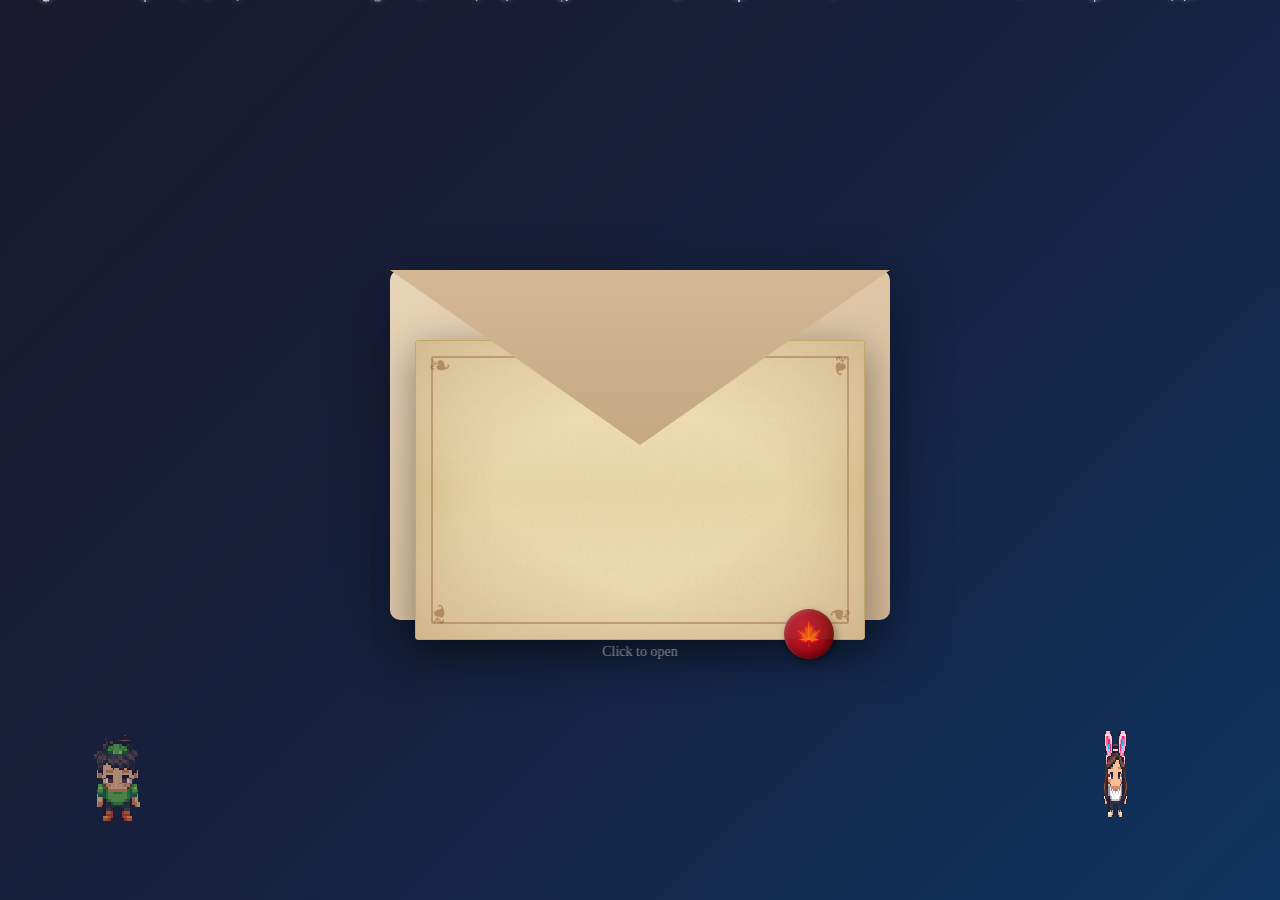
==== index.html @ 0305974f "Fix mobile centering and remove emoji" ====
<!DOCTYPE html>
<html lang="en">
<head>
    <meta charset="UTF-8">
    <meta name="viewport" content="width=device-width, initial-scale=1.0">
    <title>Welcome to Toronto!</title>
    <style>
        * {
            margin: 0;
            padding: 0;
            box-sizing: border-box;
        }

        body {
            min-height: 100vh;
            background: linear-gradient(135deg, #1a1a2e 0%, #16213e 50%, #0f3460 100%);
            display: flex;
            justify-content: center;
            align-items: center;
            font-family: 'Georgia', serif;
            overflow: hidden;
            position: relative;
        }

        /* Snowfall background */
        .snowfall {
            position: fixed;
            top: 0;
            left: 0;
            width: 100%;
            height: 100%;
            pointer-events: none;
            overflow: hidden;
            z-index: 200;
        }

        .snowflake {
            position: absolute;
            top: -20px;
            color: white;
            opacity: 0;
            animation: fall linear infinite;
            text-shadow: 0 0 5px rgba(255, 255, 255, 0.5);
        }

        @keyframes fall {
            0% {
                transform: translateY(-20px) rotate(0deg);
                opacity: 0;
            }
            5% {
                opacity: 1;
            }
            95% {
                opacity: 1;
            }
            100% {
                transform: translateY(100vh) rotate(360deg);
                opacity: 0;
            }
        }

        /* Gentle sway animation for snowflakes */
        .snowflake.sway1 { animation: fall-sway1 linear infinite; }
        .snowflake.sway2 { animation: fall-sway2 linear infinite; }
        .snowflake.sway3 { animation: fall-sway3 linear infinite; }

        @keyframes fall-sway1 {
            0% { transform: translateY(-20px) translateX(0) rotate(0deg); opacity: 0; }
            5% { opacity: 0.9; }
            25% { transform: translateY(25vh) translateX(20px) rotate(90deg); }
            50% { transform: translateY(50vh) translateX(-10px) rotate(180deg); }
            75% { transform: translateY(75vh) translateX(15px) rotate(270deg); }
            95% { opacity: 0.9; }
            100% { transform: translateY(100vh) translateX(0) rotate(360deg); opacity: 0; }
        }

        @keyframes fall-sway2 {
            0% { transform: translateY(-20px) translateX(0) rotate(0deg); opacity: 0; }
            5% { opacity: 0.8; }
            25% { transform: translateY(25vh) translateX(-15px) rotate(-90deg); }
            50% { transform: translateY(50vh) translateX(20px) rotate(-180deg); }
            75% { transform: translateY(75vh) translateX(-5px) rotate(-270deg); }
            95% { opacity: 0.8; }
            100% { transform: translateY(100vh) translateX(10px) rotate(-360deg); opacity: 0; }
        }

        @keyframes fall-sway3 {
            0% { transform: translateY(-20px) translateX(0) rotate(0deg); opacity: 0; }
            5% { opacity: 0.7; }
            33% { transform: translateY(33vh) translateX(25px) rotate(120deg); }
            66% { transform: translateY(66vh) translateX(-20px) rotate(240deg); }
            95% { opacity: 0.7; }
            100% { transform: translateY(100vh) translateX(5px) rotate(360deg); opacity: 0; }
        }

        /* Envelope container */
        .envelope-container {
            perspective: 1000px;
            z-index: 10;
        }

        .envelope {
            position: relative;
            width: 500px;
            height: 350px;
            cursor: pointer;
            transform-style: preserve-3d;
        }

        .envelope-back {
            position: absolute;
            width: 100%;
            height: 100%;
            background: linear-gradient(145deg, #e8d4b8 0%, #d4b896 100%);
            border-radius: 10px;
            box-shadow: 0 20px 60px rgba(0, 0, 0, 0.4);
            z-index: 1;
            transition: opacity 0.5s ease-in-out 0.8s;
        }

        .envelope.open .envelope-back {
            opacity: 0;
            pointer-events: none;
        }

        .envelope-flap {
            position: absolute;
            top: 0;
            left: 0;
            width: 100%;
            height: 50%;
            background: linear-gradient(180deg, #d4b896 0%, #c4a882 100%);
            transform-origin: top center;
            transition: transform 0.8s ease-in-out, opacity 0.5s ease-in-out 0.8s, z-index 0s 0.4s;
            clip-path: polygon(0 0, 50% 100%, 100% 0);
            z-index: 20;
        }

        .envelope.open .envelope-flap {
            transform: rotateX(180deg);
            opacity: 0;
            pointer-events: none;
            z-index: 1;
        }

        /* Letter - Harry Potter vintage style */
        .letter {
            position: absolute;
            top: 20%;
            left: 5%;
            width: 90%;
            height: auto;
            min-height: 300px;
            background:
                url("data:image/svg+xml,%3Csvg viewBox='0 0 100 100' xmlns='http://www.w3.org/2000/svg'%3E%3Cfilter id='noise'%3E%3CfeTurbulence type='fractalNoise' baseFrequency='0.8' numOctaves='4' stitchTiles='stitch'/%3E%3C/filter%3E%3Crect width='100%25' height='100%25' filter='url(%23noise)' opacity='0.08'/%3E%3C/svg%3E"),
                linear-gradient(to bottom, #f4e4bc, #e8d5a3, #f0deb5);
            border-radius: 3px;
            padding: 40px;
            padding-bottom: 50px;
            transform: translateY(0);
            transition: transform 0.8s ease-in-out 0.3s, z-index 0s 0.3s;
            box-shadow:
                0 10px 40px rgba(0, 0, 0, 0.4),
                inset 0 0 80px rgba(139, 90, 43, 0.15);
            overflow: visible;
            z-index: 10;
            border: 1px solid #c4a86b;
        }

        /* Parchment edge effect */
        .letter::after {
            content: '';
            position: absolute;
            top: 0;
            left: 0;
            right: 0;
            bottom: 0;
            background:
                radial-gradient(ellipse at top left, transparent 70%, rgba(139, 90, 43, 0.2)),
                radial-gradient(ellipse at top right, transparent 70%, rgba(139, 90, 43, 0.2)),
                radial-gradient(ellipse at bottom left, transparent 70%, rgba(139, 90, 43, 0.2)),
                radial-gradient(ellipse at bottom right, transparent 70%, rgba(139, 90, 43, 0.2));
            pointer-events: none;
            border-radius: 3px;
        }

        .envelope.open .letter {
            transform: translateY(-50%);
            z-index: 30;
        }

        /* Mobile: letter becomes fixed and centered when opened */
        @media (max-width: 768px) {
            .envelope.open .letter {
                position: fixed !important;
                top: 50% !important;
                left: 50% !important;
                transform: translate(-50%, -50%) !important;
                width: 90vw !important;
                max-height: 80vh;
                overflow-y: auto;
                z-index: 1000;
                padding: 25px;
                margin: 0;
            }
        }

        @media (max-width: 480px) {
            .envelope.open .letter {
                width: 92vw !important;
                max-height: 85vh;
                padding: 20px;
            }
        }

        .letter-content {
            opacity: 0;
            transition: opacity 0.5s ease-in-out 1s;
            position: relative;
        }

        .envelope.open .letter-content {
            opacity: 1;
        }

        /* Quill pen cursor */
        .quill {
            position: absolute;
            font-size: 38px;
            pointer-events: none;
            z-index: 1000;
            filter: drop-shadow(2px 2px 3px rgba(0,0,0,0.4));
            opacity: 0;
            transition: left 0.08s ease-out, top 0.08s ease-out;
        }

        .quill.writing {
            opacity: 1;
        }

        /* Ink character animation */
        .ink-char {
            display: inline;
            opacity: 0;
            animation: ink-appear 0.4s ease-out forwards;
        }

        @keyframes ink-appear {
            0% {
                opacity: 0;
                filter: blur(2px);
                transform: scale(0.8);
            }
            30% {
                opacity: 0.7;
                filter: blur(1px);
            }
            100% {
                opacity: 1;
                filter: blur(0);
                transform: scale(1);
            }
        }

        /* Ink splatter effect for certain characters */
        .ink-char.heavy {
            animation: ink-heavy 0.5s ease-out forwards;
        }

        @keyframes ink-heavy {
            0% {
                opacity: 0;
                filter: blur(3px);
                transform: scale(0.5);
            }
            20% {
                opacity: 0.5;
                filter: blur(2px);
                transform: scale(1.1);
            }
            100% {
                opacity: 1;
                filter: blur(0);
                transform: scale(1);
            }
        }

        .letter h1 {
            font-family: 'Times New Roman', 'Palatino Linotype', serif;
            font-size: 32px;
            color: #2c1810;
            margin-bottom: 25px;
            text-align: center;
            overflow: hidden;
            font-weight: normal;
            font-style: italic;
        }

        .letter p {
            font-family: 'Times New Roman', 'Palatino Linotype', serif;
            font-size: 17px;
            color: #1a0f0a;
            line-height: 2;
            margin-bottom: 18px;
            text-indent: 2em;
        }

        .letter .signature {
            text-align: right;
            font-style: italic;
            font-family: 'Brush Script MT', 'Segoe Script', cursive;
            margin-top: 25px;
            color: #4a1c1c;
            font-size: 20px;
        }

        /* Typewriter effect */
        .typewriter {
            overflow: hidden;
            display: inline;
        }

        .typewriter span {
            opacity: 0;
            animation: fadeIn 0.05s forwards;
        }

        @keyframes fadeIn {
            to {
                opacity: 1;
            }
        }

        /* Click hint */
        .click-hint {
            position: absolute;
            bottom: -40px;
            left: 50%;
            transform: translateX(-50%);
            color: rgba(255, 255, 255, 0.7);
            font-size: 14px;
            animation: pulse 2s infinite;
        }

        .envelope.open .click-hint {
            display: none;
        }

        @keyframes pulse {
            0%, 100% { opacity: 0.5; }
            50% { opacity: 1; }
        }

        /* Characters walking around */
        .character {
            position: fixed;
            z-index: 100;
            image-rendering: pixelated;
        }

        .character-canvas {
            width: 128px;
            height: 128px;
        }

        /* Hearts and sparkles following characters */
        .trail {
            position: fixed;
            pointer-events: none;
            font-size: 16px;
            animation: trail-fade 1s forwards;
            z-index: 99;
        }

        @keyframes trail-fade {
            0% {
                opacity: 1;
                transform: translateY(0) scale(1);
            }
            100% {
                opacity: 0;
                transform: translateY(-30px) scale(0.5);
            }
        }

        /* Decorative borders on letter - vintage style */
        .letter::before {
            content: '';
            position: absolute;
            top: 15px;
            left: 15px;
            right: 15px;
            bottom: 15px;
            border: 2px solid #8b5a2b;
            border-radius: 2px;
            pointer-events: none;
            opacity: 0.4;
        }

        /* Corner flourishes */
        .flourish {
            position: absolute;
            font-size: 28px;
            color: #8b5a2b;
            opacity: 0.5;
            font-family: serif;
        }

        .flourish:nth-child(1) { top: 8px; left: 12px; transform: rotate(0deg); }
        .flourish:nth-child(2) { top: 8px; right: 12px; transform: rotate(90deg); }
        .flourish:nth-child(3) { bottom: 8px; left: 12px; transform: rotate(-90deg); }
        .flourish:nth-child(4) { bottom: 8px; right: 12px; transform: rotate(180deg); }

        /* Wax seal */
        .wax-seal {
            position: absolute;
            bottom: -20px;
            right: 30px;
            width: 50px;
            height: 50px;
            background: radial-gradient(circle at 30% 30%, #c41e3a, #8b0000);
            border-radius: 50%;
            box-shadow:
                inset -3px -3px 8px rgba(0,0,0,0.4),
                inset 2px 2px 4px rgba(255,255,255,0.2),
                2px 4px 8px rgba(0,0,0,0.4);
            display: flex;
            align-items: center;
            justify-content: center;
            font-size: 24px;
        }

        /* ========== RESPONSIVE STYLES FOR MOBILE ========== */
        @media (max-width: 768px) {
            body {
                padding: 10px;
                align-items: flex-start;
                padding-top: 20px;
            }

            .envelope {
                width: 90vw;
                max-width: 400px;
                height: 280px;
            }

            .letter {
                padding: 25px;
                padding-bottom: 40px;
            }

            .letter h1 {
                font-size: 22px;
                margin-bottom: 15px;
            }

            .letter p {
                font-size: 14px;
                line-height: 1.7;
                margin-bottom: 12px;
                text-indent: 1.5em;
            }

            .letter .signature {
                font-size: 16px;
                margin-top: 15px;
            }

            .letter::before {
                top: 10px;
                left: 10px;
                right: 10px;
                bottom: 10px;
            }

            .flourish {
                font-size: 20px;
            }

            .flourish:nth-child(1) { top: 5px; left: 8px; }
            .flourish:nth-child(2) { top: 5px; right: 8px; }
            .flourish:nth-child(3) { bottom: 5px; left: 8px; }
            .flourish:nth-child(4) { bottom: 5px; right: 8px; }

            .wax-seal {
                width: 40px;
                height: 40px;
                font-size: 18px;
                bottom: -15px;
                right: 20px;
            }

            .quill {
                font-size: 28px;
            }

            .click-hint {
                font-size: 12px;
                bottom: -35px;
            }

            /* Smaller characters on mobile */
            .character-canvas {
                width: 80px;
                height: 80px;
            }

            /* Fewer snowflakes for performance */
            .snowflake:nth-child(n+40) {
                display: none;
            }

            .trail {
                font-size: 12px;
            }
        }

        @media (max-width: 480px) {
            .envelope {
                width: 95vw;
                height: 250px;
            }

            .letter {
                padding: 20px;
                padding-bottom: 35px;
            }

            .letter h1 {
                font-size: 18px;
                margin-bottom: 12px;
            }

            .letter p {
                font-size: 12px;
                line-height: 1.6;
                margin-bottom: 10px;
            }

            .letter .signature {
                font-size: 14px;
            }

            .flourish {
                font-size: 16px;
            }

            .wax-seal {
                width: 35px;
                height: 35px;
                font-size: 14px;
                bottom: -12px;
                right: 15px;
            }

            .character-canvas {
                width: 64px;
                height: 64px;
            }

            /* Even fewer snowflakes for small screens */
            .snowflake:nth-child(n+25) {
                display: none;
            }
        }

        /* Handle notch/safe areas on modern phones */
        @supports (padding: max(0px)) {
            body {
                padding-left: max(10px, env(safe-area-inset-left));
                padding-right: max(10px, env(safe-area-inset-right));
                padding-bottom: max(10px, env(safe-area-inset-bottom));
            }
        }

        /* Prevent text selection on touch */
        .envelope, .letter, .character {
            -webkit-user-select: none;
            user-select: none;
            -webkit-tap-highlight-color: transparent;
        }

        /* Improve touch target */
        .envelope {
            touch-action: manipulation;
        }
    </style>
</head>
<body>
    <div class="snowfall" id="snowfall"></div>

    <div class="envelope-container">
        <div class="envelope" id="envelope">
            <div class="envelope-back"></div>
            <div class="letter">
                <span class="flourish">❧</span>
                <span class="flourish">❧</span>
                <span class="flourish">❧</span>
                <span class="flourish">❧</span>
                <div class="letter-content" id="letterContent">
                    <h1 id="title"></h1>
                    <p id="para1"></p>
                    <p id="para2"></p>
                    <p id="para3"></p>
                    <p class="signature" id="signature"></p>
                </div>
                <div class="wax-seal">🍁</div>
                <div class="quill" id="quill">🪶</div>
            </div>
            <div class="envelope-flap"></div>
            <div class="click-hint">Click to open</div>
        </div>
    </div>

    <!-- Character 1: Full body pixel character with walk animation -->
    <canvas id="char1" class="character character-canvas" width="128" height="128"></canvas>

    <!-- Character 2: Full body pixel character with walk animation -->
    <canvas id="char2" class="character character-canvas" width="128" height="128"></canvas>

    <script>
        // Letter content with typewriter effect
        const letterData = {
            title: "Welcome to Toronto!",
            para1: "Dear friend, I'm so incredibly happy that you're finally coming to visit! Toronto has been waiting for you, and so have I.",
            para2: "I can't wait to show you all my favorite places - from the stunning CN Tower views to the cozy cafés in Kensington Market. We'll explore the diverse neighborhoods, taste amazing food from around the world, and create unforgettable memories together.",
            para3: "This city is beautiful, but it will be even more special with you here. Get ready for an amazing adventure!",
            signature: "With love and excitement,\nYour friend in Toronto"
        };

        // Create snowflakes
        const snowfallContainer = document.getElementById('snowfall');
        const snowflakeChars = ['❄', '❅', '❆', '•', '∗'];
        const swayClasses = ['sway1', 'sway2', 'sway3'];

        for (let i = 0; i < 80; i++) {
            const snowflake = document.createElement('div');
            snowflake.className = 'snowflake ' + swayClasses[Math.floor(Math.random() * swayClasses.length)];
            snowflake.textContent = snowflakeChars[Math.floor(Math.random() * snowflakeChars.length)];
            snowflake.style.left = Math.random() * 100 + '%';
            snowflake.style.animationDelay = Math.random() * 10 + 's';
            snowflake.style.animationDuration = (8 + Math.random() * 12) + 's';
            snowflake.style.fontSize = (8 + Math.random() * 16) + 'px';
            snowflake.style.opacity = 0.4 + Math.random() * 0.5;
            snowfallContainer.appendChild(snowflake);
        }

        // Envelope click handler
        const envelope = document.getElementById('envelope');
        let isOpen = false;

        envelope.addEventListener('click', () => {
            if (!isOpen) {
                isOpen = true;
                envelope.classList.add('open');
                setTimeout(() => {
                    typewriterEffect();
                }, 1200);
            }
        });

        // Realistic quill writing effect
        const quill = document.getElementById('quill');
        const letter = document.querySelector('.letter');

        // Quill state
        let quillX = 0, quillY = 0;
        let targetX = 0, targetY = 0;
        let quillAngle = -130;
        let isWriting = false;

        // Characters that need more ink pressure
        const heavyChars = 'ABCDEFGHIJKLMNOPQRSTUVWXYZ.,!?;:';
        const punctuation = '.,!?;:\'"()-';

        // Update quill position smoothly
        function updateQuillSmooth() {
            if (!isWriting) return;

            // Smooth interpolation
            quillX += (targetX - quillX) * 0.3;
            quillY += (targetY - quillY) * 0.3;

            // Add slight wobble for realism
            const wobbleX = Math.sin(Date.now() * 0.02) * 1.5;
            const wobbleY = Math.cos(Date.now() * 0.025) * 1;

            // Calculate angle based on movement direction
            const dx = targetX - quillX;
            const targetAngle = -130 + (dx * 0.5);
            quillAngle += (targetAngle - quillAngle) * 0.1;

            quill.style.left = (quillX + wobbleX) + 'px';
            quill.style.top = (quillY + wobbleY) + 'px';
            quill.style.transform = `rotate(${quillAngle}deg)`;

            requestAnimationFrame(updateQuillSmooth);
        }

        function updateQuillTarget(element) {
            if (!element) return;

            const lastSpan = element.querySelector('span:last-child');
            if (lastSpan) {
                const rect = lastSpan.getBoundingClientRect();
                const letterRect = letter.getBoundingClientRect();

                targetX = rect.right - letterRect.left + 8;
                targetY = rect.top - letterRect.top - 5;
            }
        }

        // Check if mobile for writing speed
        const isMobileDevice = window.innerWidth <= 768;

        // Get variable timing for realistic writing speed
        function getCharDelay(char, prevChar) {
            // Faster on mobile
            let baseDelay = isMobileDevice ? 35 : 55;

            // Slower for capitals (starting new words)
            if (char === char.toUpperCase() && char.match(/[A-Z]/)) {
                baseDelay += isMobileDevice ? 15 : 30;
            }

            // Pause after punctuation
            if (punctuation.includes(prevChar)) {
                baseDelay += isMobileDevice ? 80 : 150;
            }

            // Slight pause at spaces (lifting pen)
            if (char === ' ') {
                baseDelay += isMobileDevice ? 10 : 20;
            }

            // Add randomness for natural feel
            baseDelay += Math.random() * (isMobileDevice ? 15 : 25) - (isMobileDevice ? 7 : 12);

            return Math.max(20, baseDelay);
        }

        async function writeText(element, text) {
            return new Promise((resolve) => {
                let i = 0;

                function writeNextChar() {
                    if (i >= text.length) {
                        resolve();
                        return;
                    }

                    const char = text[i];
                    const prevChar = i > 0 ? text[i - 1] : '';

                    if (char === '\n') {
                        element.innerHTML += '<br>';
                    } else {
                        // Create span for each character with ink effect
                        const span = document.createElement('span');
                        span.className = 'ink-char';

                        // Heavy ink for capitals and punctuation
                        if (heavyChars.includes(char)) {
                            span.classList.add('heavy');
                        }

                        span.textContent = char;
                        element.appendChild(span);
                    }

                    updateQuillTarget(element);
                    i++;

                    const delay = getCharDelay(char, prevChar);
                    setTimeout(writeNextChar, delay);
                }

                writeNextChar();
            });
        }

        async function typewriterEffect() {
            const elements = [
                { id: 'title', text: letterData.title, pauseAfter: 600 },
                { id: 'para1', text: letterData.para1, pauseAfter: 400 },
                { id: 'para2', text: letterData.para2, pauseAfter: 400 },
                { id: 'para3', text: letterData.para3, pauseAfter: 500 },
                { id: 'signature', text: letterData.signature, pauseAfter: 0 }
            ];

            // Initialize quill position
            const letterRect = letter.getBoundingClientRect();
            quillX = 50;
            quillY = 30;
            targetX = 50;
            targetY = 30;

            // Show and animate quill
            isWriting = true;
            quill.classList.add('writing');
            updateQuillSmooth();

            // Write each section
            for (const { id, text, pauseAfter } of elements) {
                const element = document.getElementById(id);

                // Move quill to start of new line
                const rect = element.getBoundingClientRect();
                targetX = rect.left - letterRect.left + 20;
                targetY = rect.top - letterRect.top;

                await new Promise(r => setTimeout(r, 200)); // Brief pause before starting

                await writeText(element, text);

                if (pauseAfter > 0) {
                    await new Promise(r => setTimeout(r, pauseAfter));
                }
            }

            // Finish writing - quill lifts off
            await new Promise(r => setTimeout(r, 300));
            isWriting = false;
            quill.classList.remove('writing');
        }

        // Load character images
        const char1Image = new Image();
        char1Image.src = 'character1.png';

        const char2Image = new Image();
        char2Image.src = 'character2.png';

        const char1Canvas = document.getElementById('char1');
        const char1Ctx = char1Canvas.getContext('2d');
        char1Ctx.imageSmoothingEnabled = false;

        const char2Canvas = document.getElementById('char2');
        const char2Ctx = char2Canvas.getContext('2d');
        char2Ctx.imageSmoothingEnabled = false;

        let char1Loaded = false;
        let char2Loaded = false;

        char1Image.onload = function() {
            char1Loaded = true;
        };

        char2Image.onload = function() {
            char2Loaded = true;
        };

        // Direction enum: 'front', 'back', 'left', 'right'
        // Generic function to draw character with chill walking animation and directional views
        function drawCharacterWithWalk(ctx, img, loaded, frame, direction, imgWidth, imgHeight, isMoving) {
            ctx.clearRect(0, 0, 128, 128);

            if (!loaded) return;

            ctx.save();

            // Slower, more relaxed walking animation
            const slowFrame = frame * 0.12; // Much slower movement

            // Gentle body sway (side to side like chill walking)
            const bodySway = Math.sin(slowFrame) * 1.5;
            const bodyBob = Math.abs(Math.sin(slowFrame * 2)) * 1; // Subtle up-down

            // Relaxed leg movement
            const legOffset = isMoving ? Math.sin(slowFrame) * 2 : 0;

            // Create an offscreen canvas to manipulate the sprite
            const tempCanvas = document.createElement('canvas');
            tempCanvas.width = imgWidth;
            tempCanvas.height = imgHeight;
            const tempCtx = tempCanvas.getContext('2d');
            tempCtx.imageSmoothingEnabled = false;
            tempCtx.drawImage(img, 0, 0);

            // Calculate split point (where legs start - roughly 65% down)
            const splitY = Math.floor(imgHeight * 0.65);
            const legHeight = imgHeight - splitY;

            // Create output canvas for modified sprite
            const outCanvas = document.createElement('canvas');
            outCanvas.width = imgWidth + 10;
            outCanvas.height = imgHeight + 10;
            const outCtx = outCanvas.getContext('2d');
            outCtx.imageSmoothingEnabled = false;

            // Draw upper body with gentle sway and bob
            outCtx.drawImage(tempCanvas, 0, 0, imgWidth, splitY, bodySway, bodyBob, imgWidth, splitY);

            // Draw left leg with relaxed offset
            const legWidth = Math.floor(imgWidth / 2);
            outCtx.drawImage(
                tempCanvas,
                0, splitY, legWidth, legHeight,
                legOffset + bodySway * 0.3, splitY + bodyBob, legWidth, legHeight
            );

            // Draw right leg with opposite relaxed offset
            outCtx.drawImage(
                tempCanvas,
                legWidth, splitY, legWidth, legHeight,
                legWidth - legOffset + bodySway * 0.3, splitY + bodyBob, legWidth, legHeight
            );

            // Calculate scale to fit in 128x128 canvas with some padding
            const scale = Math.min(110 / imgWidth, 110 / imgHeight);
            const drawWidth = imgWidth * scale;
            const drawHeight = imgHeight * scale;
            const offsetX = (128 - drawWidth) / 2;
            const offsetY = (128 - drawHeight) / 2;

            // Apply directional transformations
            ctx.translate(64, 64); // Move to center for transformations

            if (direction === 'back') {
                // Walking away - show back view by darkening and simplifying
                // Flip vertically won't work well, so we simulate with color shift
                ctx.translate(-64, -64);
                ctx.drawImage(outCanvas, 0, 0, imgWidth, imgHeight, offsetX, offsetY, drawWidth, drawHeight);

                // Overlay a dark tint to simulate back view
                ctx.globalCompositeOperation = 'source-atop';
                ctx.fillStyle = 'rgba(30, 30, 50, 0.35)';
                ctx.fillRect(0, 0, 128, 128);
                ctx.globalCompositeOperation = 'source-over';

            } else if (direction === 'left' || direction === 'right') {
                // Side view - squash horizontally to simulate side profile
                const squashFactor = 0.5; // Make character narrower for side view

                if (direction === 'left') {
                    ctx.scale(-squashFactor, 1); // Flip and squash
                } else {
                    ctx.scale(squashFactor, 1); // Just squash
                }

                ctx.translate(-64, -64);
                ctx.drawImage(outCanvas, 0, 0, imgWidth, imgHeight, offsetX, offsetY, drawWidth, drawHeight);

            } else {
                // Front view (default)
                ctx.translate(-64, -64);
                ctx.drawImage(outCanvas, 0, 0, imgWidth, imgHeight, offsetX, offsetY, drawWidth, drawHeight);
            }

            ctx.restore();
        }

        // Character state tracking
        let char1IsMoving = true;
        let char2IsMoving = true;
        let char1Direction = 'front';
        let char2Direction = 'front';

        // Draw Character 1 with walking animation
        function drawCharacter1(frame, direction) {
            drawCharacterWithWalk(char1Ctx, char1Image, char1Loaded, frame, direction,
                char1Image.naturalWidth || 64, char1Image.naturalHeight || 64, char1IsMoving);
        }

        // Draw Character 2 with walking animation
        function drawCharacter2(frame, direction) {
            drawCharacterWithWalk(char2Ctx, char2Image, char2Loaded, frame, direction,
                char2Image.naturalWidth || 64, char2Image.naturalHeight || 64, char2IsMoving);
        }

        // Character walking animation state
        const char1El = document.getElementById('char1');
        const char2El = document.getElementById('char2');

        // Check if mobile
        const isMobile = window.innerWidth <= 768;
        const charSize = isMobile ? (window.innerWidth <= 480 ? 64 : 80) : 128;

        // Define positions - adjusted for mobile
        const padding = isMobile ? 20 : 80;
        let char1Pos = { x: 50, y: window.innerHeight - (isMobile ? 100 : 150) };
        let char2Pos = { x: window.innerWidth - (isMobile ? 100 : 200), y: window.innerHeight - (isMobile ? 120 : 180) };

        let char1Target = null;
        let char2Target = null;

        // Chill walking - sometimes stop and rest
        let char1RestTimer = 0;
        let char2RestTimer = 0;
        let char1Resting = false;
        let char2Resting = false;

        const baseSpeed = isMobile ? 0.5 : 0.8; // Even slower on mobile

        function getRandomTarget() {
            const minY = isMobile ? 100 : 150;
            const maxY = window.innerHeight - (isMobile ? 120 : 200);
            return {
                x: padding + Math.random() * (window.innerWidth - padding * 2 - charSize),
                y: minY + Math.random() * (maxY - minY)
            };
        }

        // Initialize targets after function is defined
        char1Target = getRandomTarget();
        char2Target = getRandomTarget();

        // Determine direction based on movement vector
        function getDirection(dx, dy, currentDirection) {
            const absDx = Math.abs(dx);
            const absDy = Math.abs(dy);

            // Use threshold to prevent jittery direction changes
            const threshold = 0.3;

            // Determine primary direction based on which axis has more movement
            if (absDx < threshold && absDy < threshold) {
                // Not moving enough, keep current direction
                return currentDirection;
            }

            if (absDy > absDx * 1.2) {
                // Primarily vertical movement
                return dy < 0 ? 'back' : 'front'; // Up = back view, Down = front view
            } else {
                // Primarily horizontal movement
                return dx < 0 ? 'left' : 'right'; // Left/Right side views
            }
        }

        function moveCharacterChill(pos, target, resting, currentDirection) {
            if (resting) {
                return { pos, target, direction: currentDirection, isMoving: false };
            }

            const dx = target.x - pos.x;
            const dy = target.y - pos.y;
            const dist = Math.sqrt(dx * dx + dy * dy);

            if (dist < 10) {
                return { pos, target: getRandomTarget(), direction: 'front', isMoving: false, reachedTarget: true };
            }

            // Smooth, gradual speed with slight variation
            const currentSpeed = baseSpeed + Math.sin(Date.now() * 0.001) * 0.2;

            const moveX = (dx / dist) * currentSpeed;
            const moveY = (dy / dist) * currentSpeed;

            pos.x += moveX;
            pos.y += moveY;

            // Calculate direction based on movement
            const direction = getDirection(moveX, moveY, currentDirection);

            return { pos, target, direction, isMoving: true };
        }

        // Trail effect - winter themed
        const trails = ['❄', '✨', '❅', '💫', '🌟'];
        let trailCounter = 0;

        function createTrail(x, y) {
            if (trailCounter++ % 40 !== 0) return; // Less frequent trails

            const trail = document.createElement('div');
            trail.className = 'trail';
            trail.textContent = trails[Math.floor(Math.random() * trails.length)];
            trail.style.left = (x + 40 + Math.random() * 20) + 'px';
            trail.style.top = (y + 60) + 'px';
            document.body.appendChild(trail);

            setTimeout(() => trail.remove(), 1500);
        }

        // Animation loop
        let walkFrame = 0;
        function animate() {
            walkFrame++;

            // Handle resting for char1
            if (char1Resting) {
                char1RestTimer--;
                if (char1RestTimer <= 0) {
                    char1Resting = false;
                }
            } else if (Math.random() < 0.002) { // Occasionally stop to rest
                char1Resting = true;
                char1RestTimer = 60 + Math.random() * 120; // Rest for 1-3 seconds
            }

            // Handle resting for char2
            if (char2Resting) {
                char2RestTimer--;
                if (char2RestTimer <= 0) {
                    char2Resting = false;
                }
            } else if (Math.random() < 0.002) {
                char2Resting = true;
                char2RestTimer = 60 + Math.random() * 120;
            }

            // Move characters with chill behavior
            const char1Result = moveCharacterChill(char1Pos, char1Target, char1Resting, char1Direction);
            char1Pos = char1Result.pos;
            char1Target = char1Result.target;
            char1Direction = char1Result.direction;
            char1IsMoving = char1Result.isMoving;
            if (char1Result.reachedTarget && Math.random() < 0.5) {
                char1Resting = true;
                char1RestTimer = 90 + Math.random() * 150;
            }

            const char2Result = moveCharacterChill(char2Pos, char2Target, char2Resting, char2Direction);
            char2Pos = char2Result.pos;
            char2Target = char2Result.target;
            char2Direction = char2Result.direction;
            char2IsMoving = char2Result.isMoving;
            if (char2Result.reachedTarget && Math.random() < 0.5) {
                char2Resting = true;
                char2RestTimer = 90 + Math.random() * 150;
            }

            // Smooth position updates with easing
            const currentX1 = parseFloat(char1El.style.left) || char1Pos.x;
            const currentY1 = parseFloat(char1El.style.top) || char1Pos.y;
            char1El.style.left = (currentX1 + (char1Pos.x - currentX1) * 0.1) + 'px';
            char1El.style.top = (currentY1 + (char1Pos.y - currentY1) * 0.1) + 'px';

            const currentX2 = parseFloat(char2El.style.left) || char2Pos.x;
            const currentY2 = parseFloat(char2El.style.top) || char2Pos.y;
            char2El.style.left = (currentX2 + (char2Pos.x - currentX2) * 0.1) + 'px';
            char2El.style.top = (currentY2 + (char2Pos.y - currentY2) * 0.1) + 'px';

            // Draw walking animation with directional views
            drawCharacter1(walkFrame, char1Direction);
            drawCharacter2(walkFrame, char2Direction);

            // Create trails only when moving
            if (char1IsMoving) createTrail(char1Pos.x, char1Pos.y);
            if (char2IsMoving) createTrail(char2Pos.x, char2Pos.y);

            requestAnimationFrame(animate);
        }

        // Initialize positions
        char1El.style.left = char1Pos.x + 'px';
        char1El.style.top = char1Pos.y + 'px';
        char2El.style.left = char2Pos.x + 'px';
        char2El.style.top = char2Pos.y + 'px';

        // Start animation
        animate();
    </script>
</body>
</html>
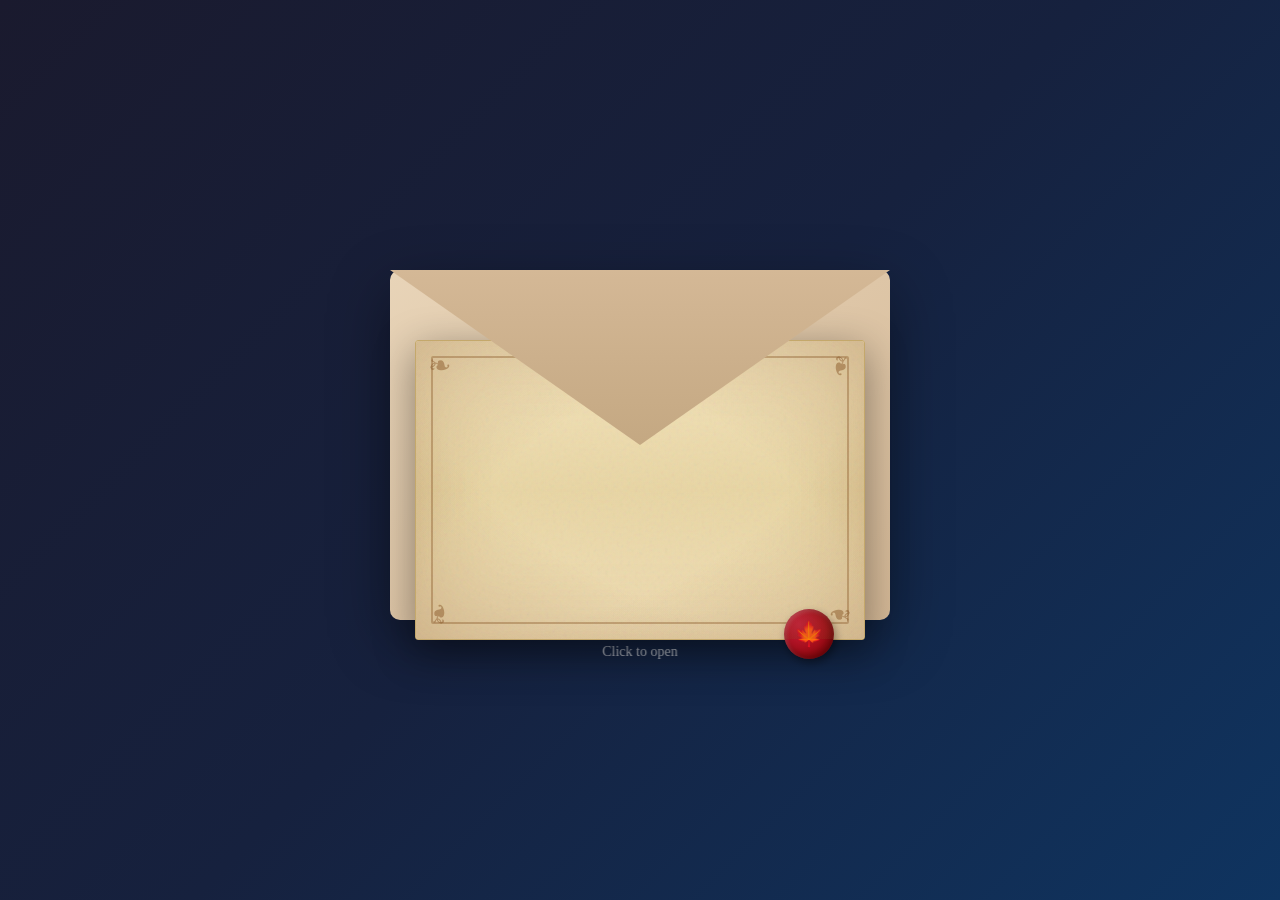
==== commit 52ba83ef: "Fix mobile vertical centering with margin:auto approach" ====
--- a/index.html
+++ b/index.html
@@ -192,24 +192,29 @@
 
         /* Mobile: letter becomes fixed and centered when opened */
         @media (max-width: 768px) {
-            .envelope.open .letter {
+            .letter.mobile-centered {
                 position: fixed !important;
-                top: 50% !important;
-                left: 50% !important;
-                transform: translate(-50%, -50%) !important;
+                top: 0 !important;
+                left: 0 !important;
+                right: 0 !important;
+                bottom: 0 !important;
                 width: 90vw !important;
-                max-height: 80vh;
+                max-width: 90vw !important;
+                height: auto !important;
+                max-height: 80vh !important;
+                margin: auto !important;
+                transform: none !important;
                 overflow-y: auto;
                 z-index: 1000;
                 padding: 25px;
-                margin: 0;
             }
         }
 
         @media (max-width: 480px) {
-            .envelope.open .letter {
-                width: 92vw !important;
-                max-height: 85vh;
+            .letter.mobile-centered {
+                width: 94vw !important;
+                max-width: 94vw !important;
+                max-height: 85vh !important;
                 padding: 20px;
             }
         }
@@ -648,12 +653,24 @@
 
         // Envelope click handler
         const envelope = document.getElementById('envelope');
+        const letterEl = document.querySelector('.letter');
         let isOpen = false;
+
+        // Check if mobile
+        const isMobileDevice = window.innerWidth <= 768;
 
         envelope.addEventListener('click', () => {
             if (!isOpen) {
                 isOpen = true;
                 envelope.classList.add('open');
+
+                // On mobile, add centering class after envelope animation
+                if (isMobileDevice) {
+                    setTimeout(() => {
+                        letterEl.classList.add('mobile-centered');
+                    }, 800);
+                }
+
                 setTimeout(() => {
                     typewriterEffect();
                 }, 1200);
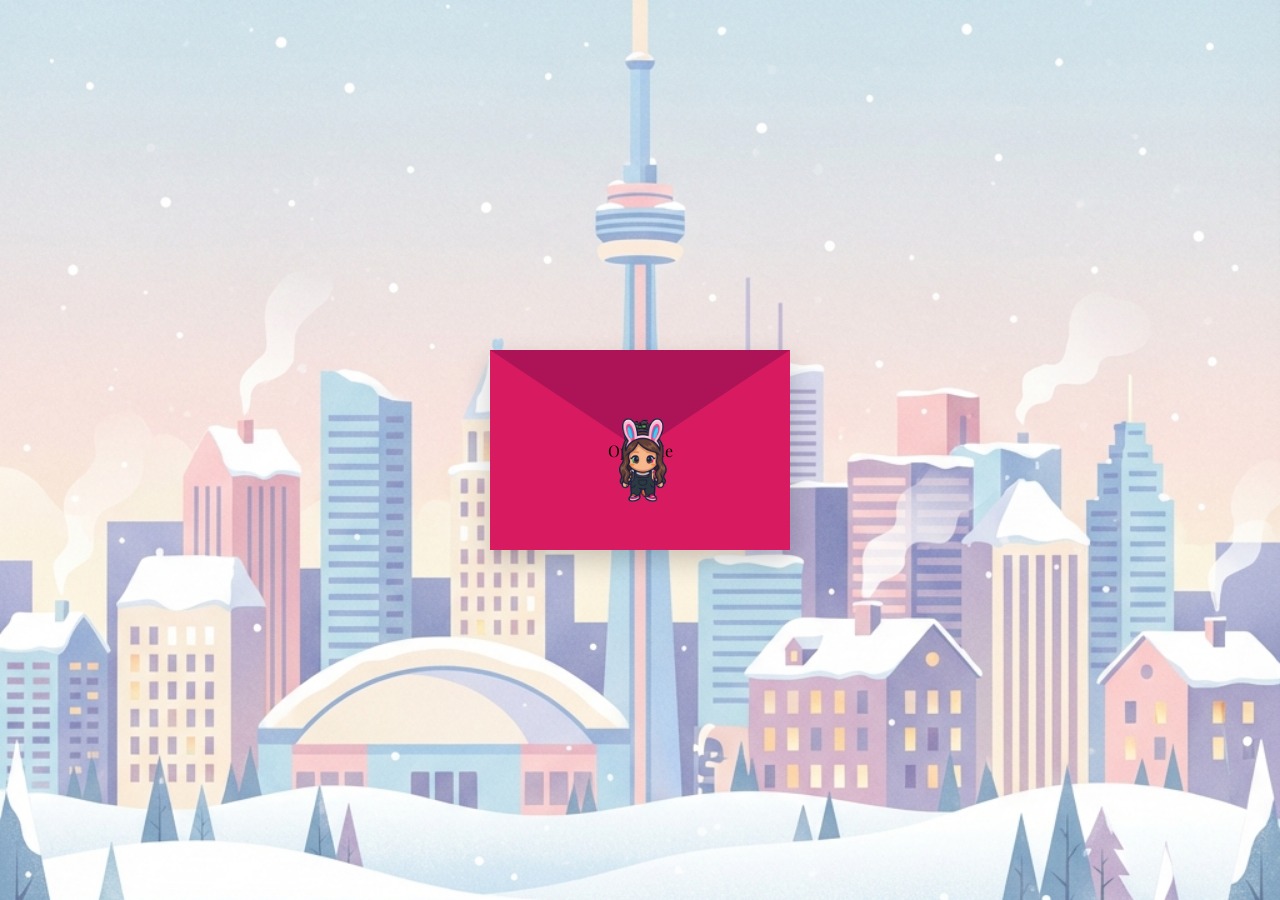
==== commit 339f90c0: "Complete rewrite: Update with running characters and expanded letter animation" ====
--- a/index.html
+++ b/index.html
@@ -1,1174 +1,48 @@
 <!DOCTYPE html>
 <html lang="en">
+
 <head>
-    <meta charset="UTF-8">
-    <meta name="viewport" content="width=device-width, initial-scale=1.0">
-    <title>Welcome to Toronto!</title>
-    <style>
-        * {
-            margin: 0;
-            padding: 0;
-            box-sizing: border-box;
-        }
+	<meta charset="UTF-8">
+	<meta name="viewport" content="width=device-width, initial-scale=1.0">
+	<title>A Special Letter</title>
+	<link rel="stylesheet" href="style.css">
+	<link rel="preconnect" href="https://fonts.googleapis.com">
+	<link rel="preconnect" href="https://fonts.gstatic.com" crossorigin>
+	<link href="https://fonts.googleapis.com/css2?family=Dancing+Script:wght@400;700&family=Playfair+Display:ital,wght@0,400;0,700;1,400&display=swap"
+		rel="stylesheet">
+</head>
 
-        body {
-            min-height: 100vh;
-            background: linear-gradient(135deg, #1a1a2e 0%, #16213e 50%, #0f3460 100%);
-            display: flex;
-            justify-content: center;
-            align-items: center;
-            font-family: 'Georgia', serif;
-            overflow: hidden;
-            position: relative;
-        }
+<body>
+	<div class="scene">
+		<div id="particles-container"></div>
+		<div class="letter-container">
+			<div class="envelope" id="envelope">
+				<div class="flap"></div>
+				<!-- Paper starts conceptually here or behind -->
+				<div class="paper" id="paper">
+					<div class="paper-content">
+						<h1 id="greeting"></h1>
+						<p id="message-body"></p>
+						<p id="signature"></p>
+					</div>
+				</div>
+				<div class="body"></div>
+				<div class="seal">Open Me</div>
+			</div>
+			<!-- Quill Element -->
 
-        /* Snowfall background */
-        .snowfall {
-            position: fixed;
-            top: 0;
-            left: 0;
-            width: 100%;
-            height: 100%;
-            pointer-events: none;
-            overflow: hidden;
-            z-index: 200;
-        }
+		</div>
 
-        .snowflake {
-            position: absolute;
-            top: -20px;
-            color: white;
-            opacity: 0;
-            animation: fall linear infinite;
-            text-shadow: 0 0 5px rgba(255, 255, 255, 0.5);
-        }
+		<!-- Character Placeholders with Containers -->
+		<div class="char-container" id="cont1">
+			<div class="character char-1" id="char1"></div>
+		</div>
+		<div class="char-container" id="cont2">
+			<div class="character char-2" id="char2"></div>
+		</div>
+	</div>
 
-        @keyframes fall {
-            0% {
-                transform: translateY(-20px) rotate(0deg);
-                opacity: 0;
-            }
-            5% {
-                opacity: 1;
-            }
-            95% {
-                opacity: 1;
-            }
-            100% {
-                transform: translateY(100vh) rotate(360deg);
-                opacity: 0;
-            }
-        }
+	<script src="script.js"></script>
+</body>
 
-        /* Gentle sway animation for snowflakes */
-        .snowflake.sway1 { animation: fall-sway1 linear infinite; }
-        .snowflake.sway2 { animation: fall-sway2 linear infinite; }
-        .snowflake.sway3 { animation: fall-sway3 linear infinite; }
-
-        @keyframes fall-sway1 {
-            0% { transform: translateY(-20px) translateX(0) rotate(0deg); opacity: 0; }
-            5% { opacity: 0.9; }
-            25% { transform: translateY(25vh) translateX(20px) rotate(90deg); }
-            50% { transform: translateY(50vh) translateX(-10px) rotate(180deg); }
-            75% { transform: translateY(75vh) translateX(15px) rotate(270deg); }
-            95% { opacity: 0.9; }
-            100% { transform: translateY(100vh) translateX(0) rotate(360deg); opacity: 0; }
-        }
-
-        @keyframes fall-sway2 {
-            0% { transform: translateY(-20px) translateX(0) rotate(0deg); opacity: 0; }
-            5% { opacity: 0.8; }
-            25% { transform: translateY(25vh) translateX(-15px) rotate(-90deg); }
-            50% { transform: translateY(50vh) translateX(20px) rotate(-180deg); }
-            75% { transform: translateY(75vh) translateX(-5px) rotate(-270deg); }
-            95% { opacity: 0.8; }
-            100% { transform: translateY(100vh) translateX(10px) rotate(-360deg); opacity: 0; }
-        }
-
-        @keyframes fall-sway3 {
-            0% { transform: translateY(-20px) translateX(0) rotate(0deg); opacity: 0; }
-            5% { opacity: 0.7; }
-            33% { transform: translateY(33vh) translateX(25px) rotate(120deg); }
-            66% { transform: translateY(66vh) translateX(-20px) rotate(240deg); }
-            95% { opacity: 0.7; }
-            100% { transform: translateY(100vh) translateX(5px) rotate(360deg); opacity: 0; }
-        }
-
-        /* Envelope container */
-        .envelope-container {
-            perspective: 1000px;
-            z-index: 10;
-        }
-
-        .envelope {
-            position: relative;
-            width: 500px;
-            height: 350px;
-            cursor: pointer;
-            transform-style: preserve-3d;
-        }
-
-        .envelope-back {
-            position: absolute;
-            width: 100%;
-            height: 100%;
-            background: linear-gradient(145deg, #e8d4b8 0%, #d4b896 100%);
-            border-radius: 10px;
-            box-shadow: 0 20px 60px rgba(0, 0, 0, 0.4);
-            z-index: 1;
-            transition: opacity 0.5s ease-in-out 0.8s;
-        }
-
-        .envelope.open .envelope-back {
-            opacity: 0;
-            pointer-events: none;
-        }
-
-        .envelope-flap {
-            position: absolute;
-            top: 0;
-            left: 0;
-            width: 100%;
-            height: 50%;
-            background: linear-gradient(180deg, #d4b896 0%, #c4a882 100%);
-            transform-origin: top center;
-            transition: transform 0.8s ease-in-out, opacity 0.5s ease-in-out 0.8s, z-index 0s 0.4s;
-            clip-path: polygon(0 0, 50% 100%, 100% 0);
-            z-index: 20;
-        }
-
-        .envelope.open .envelope-flap {
-            transform: rotateX(180deg);
-            opacity: 0;
-            pointer-events: none;
-            z-index: 1;
-        }
-
-        /* Letter - Harry Potter vintage style */
-        .letter {
-            position: absolute;
-            top: 20%;
-            left: 5%;
-            width: 90%;
-            height: auto;
-            min-height: 300px;
-            background:
-                url("data:image/svg+xml,%3Csvg viewBox='0 0 100 100' xmlns='http://www.w3.org/2000/svg'%3E%3Cfilter id='noise'%3E%3CfeTurbulence type='fractalNoise' baseFrequency='0.8' numOctaves='4' stitchTiles='stitch'/%3E%3C/filter%3E%3Crect width='100%25' height='100%25' filter='url(%23noise)' opacity='0.08'/%3E%3C/svg%3E"),
-                linear-gradient(to bottom, #f4e4bc, #e8d5a3, #f0deb5);
-            border-radius: 3px;
-            padding: 40px;
-            padding-bottom: 50px;
-            transform: translateY(0);
-            transition: transform 0.8s ease-in-out 0.3s, z-index 0s 0.3s;
-            box-shadow:
-                0 10px 40px rgba(0, 0, 0, 0.4),
-                inset 0 0 80px rgba(139, 90, 43, 0.15);
-            overflow: visible;
-            z-index: 10;
-            border: 1px solid #c4a86b;
-        }
-
-        /* Parchment edge effect */
-        .letter::after {
-            content: '';
-            position: absolute;
-            top: 0;
-            left: 0;
-            right: 0;
-            bottom: 0;
-            background:
-                radial-gradient(ellipse at top left, transparent 70%, rgba(139, 90, 43, 0.2)),
-                radial-gradient(ellipse at top right, transparent 70%, rgba(139, 90, 43, 0.2)),
-                radial-gradient(ellipse at bottom left, transparent 70%, rgba(139, 90, 43, 0.2)),
-                radial-gradient(ellipse at bottom right, transparent 70%, rgba(139, 90, 43, 0.2));
-            pointer-events: none;
-            border-radius: 3px;
-        }
-
-        .envelope.open .letter {
-            transform: translateY(-50%);
-            z-index: 30;
-        }
-
-        /* Mobile: letter becomes fixed and centered when opened */
-        @media (max-width: 768px) {
-            .letter.mobile-centered {
-                position: fixed !important;
-                top: 0 !important;
-                left: 0 !important;
-                right: 0 !important;
-                bottom: 0 !important;
-                width: 90vw !important;
-                max-width: 90vw !important;
-                height: auto !important;
-                max-height: 80vh !important;
-                margin: auto !important;
-                transform: none !important;
-                overflow-y: auto;
-                z-index: 1000;
-                padding: 25px;
-            }
-        }
-
-        @media (max-width: 480px) {
-            .letter.mobile-centered {
-                width: 94vw !important;
-                max-width: 94vw !important;
-                max-height: 85vh !important;
-                padding: 20px;
-            }
-        }
-
-        .letter-content {
-            opacity: 0;
-            transition: opacity 0.5s ease-in-out 1s;
-            position: relative;
-        }
-
-        .envelope.open .letter-content {
-            opacity: 1;
-        }
-
-        /* Quill pen cursor */
-        .quill {
-            position: absolute;
-            font-size: 38px;
-            pointer-events: none;
-            z-index: 1000;
-            filter: drop-shadow(2px 2px 3px rgba(0,0,0,0.4));
-            opacity: 0;
-            transition: left 0.08s ease-out, top 0.08s ease-out;
-        }
-
-        .quill.writing {
-            opacity: 1;
-        }
-
-        /* Ink character animation */
-        .ink-char {
-            display: inline;
-            opacity: 0;
-            animation: ink-appear 0.4s ease-out forwards;
-        }
-
-        @keyframes ink-appear {
-            0% {
-                opacity: 0;
-                filter: blur(2px);
-                transform: scale(0.8);
-            }
-            30% {
-                opacity: 0.7;
-                filter: blur(1px);
-            }
-            100% {
-                opacity: 1;
-                filter: blur(0);
-                transform: scale(1);
-            }
-        }
-
-        /* Ink splatter effect for certain characters */
-        .ink-char.heavy {
-            animation: ink-heavy 0.5s ease-out forwards;
-        }
-
-        @keyframes ink-heavy {
-            0% {
-                opacity: 0;
-                filter: blur(3px);
-                transform: scale(0.5);
-            }
-            20% {
-                opacity: 0.5;
-                filter: blur(2px);
-                transform: scale(1.1);
-            }
-            100% {
-                opacity: 1;
-                filter: blur(0);
-                transform: scale(1);
-            }
-        }
-
-        .letter h1 {
-            font-family: 'Times New Roman', 'Palatino Linotype', serif;
-            font-size: 32px;
-            color: #2c1810;
-            margin-bottom: 25px;
-            text-align: center;
-            overflow: hidden;
-            font-weight: normal;
-            font-style: italic;
-        }
-
-        .letter p {
-            font-family: 'Times New Roman', 'Palatino Linotype', serif;
-            font-size: 17px;
-            color: #1a0f0a;
-            line-height: 2;
-            margin-bottom: 18px;
-            text-indent: 2em;
-        }
-
-        .letter .signature {
-            text-align: right;
-            font-style: italic;
-            font-family: 'Brush Script MT', 'Segoe Script', cursive;
-            margin-top: 25px;
-            color: #4a1c1c;
-            font-size: 20px;
-        }
-
-        /* Typewriter effect */
-        .typewriter {
-            overflow: hidden;
-            display: inline;
-        }
-
-        .typewriter span {
-            opacity: 0;
-            animation: fadeIn 0.05s forwards;
-        }
-
-        @keyframes fadeIn {
-            to {
-                opacity: 1;
-            }
-        }
-
-        /* Click hint */
-        .click-hint {
-            position: absolute;
-            bottom: -40px;
-            left: 50%;
-            transform: translateX(-50%);
-            color: rgba(255, 255, 255, 0.7);
-            font-size: 14px;
-            animation: pulse 2s infinite;
-        }
-
-        .envelope.open .click-hint {
-            display: none;
-        }
-
-        @keyframes pulse {
-            0%, 100% { opacity: 0.5; }
-            50% { opacity: 1; }
-        }
-
-        /* Characters walking around */
-        .character {
-            position: fixed;
-            z-index: 100;
-            image-rendering: pixelated;
-        }
-
-        .character-canvas {
-            width: 128px;
-            height: 128px;
-        }
-
-        /* Hearts and sparkles following characters */
-        .trail {
-            position: fixed;
-            pointer-events: none;
-            font-size: 16px;
-            animation: trail-fade 1s forwards;
-            z-index: 99;
-        }
-
-        @keyframes trail-fade {
-            0% {
-                opacity: 1;
-                transform: translateY(0) scale(1);
-            }
-            100% {
-                opacity: 0;
-                transform: translateY(-30px) scale(0.5);
-            }
-        }
-
-        /* Decorative borders on letter - vintage style */
-        .letter::before {
-            content: '';
-            position: absolute;
-            top: 15px;
-            left: 15px;
-            right: 15px;
-            bottom: 15px;
-            border: 2px solid #8b5a2b;
-            border-radius: 2px;
-            pointer-events: none;
-            opacity: 0.4;
-        }
-
-        /* Corner flourishes */
-        .flourish {
-            position: absolute;
-            font-size: 28px;
-            color: #8b5a2b;
-            opacity: 0.5;
-            font-family: serif;
-        }
-
-        .flourish:nth-child(1) { top: 8px; left: 12px; transform: rotate(0deg); }
-        .flourish:nth-child(2) { top: 8px; right: 12px; transform: rotate(90deg); }
-        .flourish:nth-child(3) { bottom: 8px; left: 12px; transform: rotate(-90deg); }
-        .flourish:nth-child(4) { bottom: 8px; right: 12px; transform: rotate(180deg); }
-
-        /* Wax seal */
-        .wax-seal {
-            position: absolute;
-            bottom: -20px;
-            right: 30px;
-            width: 50px;
-            height: 50px;
-            background: radial-gradient(circle at 30% 30%, #c41e3a, #8b0000);
-            border-radius: 50%;
-            box-shadow:
-                inset -3px -3px 8px rgba(0,0,0,0.4),
-                inset 2px 2px 4px rgba(255,255,255,0.2),
-                2px 4px 8px rgba(0,0,0,0.4);
-            display: flex;
-            align-items: center;
-            justify-content: center;
-            font-size: 24px;
-        }
-
-        /* ========== RESPONSIVE STYLES FOR MOBILE ========== */
-        @media (max-width: 768px) {
-            body {
-                padding: 10px;
-                align-items: flex-start;
-                padding-top: 20px;
-            }
-
-            .envelope {
-                width: 90vw;
-                max-width: 400px;
-                height: 280px;
-            }
-
-            .letter {
-                padding: 25px;
-                padding-bottom: 40px;
-            }
-
-            .letter h1 {
-                font-size: 22px;
-                margin-bottom: 15px;
-            }
-
-            .letter p {
-                font-size: 14px;
-                line-height: 1.7;
-                margin-bottom: 12px;
-                text-indent: 1.5em;
-            }
-
-            .letter .signature {
-                font-size: 16px;
-                margin-top: 15px;
-            }
-
-            .letter::before {
-                top: 10px;
-                left: 10px;
-                right: 10px;
-                bottom: 10px;
-            }
-
-            .flourish {
-                font-size: 20px;
-            }
-
-            .flourish:nth-child(1) { top: 5px; left: 8px; }
-            .flourish:nth-child(2) { top: 5px; right: 8px; }
-            .flourish:nth-child(3) { bottom: 5px; left: 8px; }
-            .flourish:nth-child(4) { bottom: 5px; right: 8px; }
-
-            .wax-seal {
-                width: 40px;
-                height: 40px;
-                font-size: 18px;
-                bottom: -15px;
-                right: 20px;
-            }
-
-            .quill {
-                font-size: 28px;
-            }
-
-            .click-hint {
-                font-size: 12px;
-                bottom: -35px;
-            }
-
-            /* Smaller characters on mobile */
-            .character-canvas {
-                width: 80px;
-                height: 80px;
-            }
-
-            /* Fewer snowflakes for performance */
-            .snowflake:nth-child(n+40) {
-                display: none;
-            }
-
-            .trail {
-                font-size: 12px;
-            }
-        }
-
-        @media (max-width: 480px) {
-            .envelope {
-                width: 95vw;
-                height: 250px;
-            }
-
-            .letter {
-                padding: 20px;
-                padding-bottom: 35px;
-            }
-
-            .letter h1 {
-                font-size: 18px;
-                margin-bottom: 12px;
-            }
-
-            .letter p {
-                font-size: 12px;
-                line-height: 1.6;
-                margin-bottom: 10px;
-            }
-
-            .letter .signature {
-                font-size: 14px;
-            }
-
-            .flourish {
-                font-size: 16px;
-            }
-
-            .wax-seal {
-                width: 35px;
-                height: 35px;
-                font-size: 14px;
-                bottom: -12px;
-                right: 15px;
-            }
-
-            .character-canvas {
-                width: 64px;
-                height: 64px;
-            }
-
-            /* Even fewer snowflakes for small screens */
-            .snowflake:nth-child(n+25) {
-                display: none;
-            }
-        }
-
-        /* Handle notch/safe areas on modern phones */
-        @supports (padding: max(0px)) {
-            body {
-                padding-left: max(10px, env(safe-area-inset-left));
-                padding-right: max(10px, env(safe-area-inset-right));
-                padding-bottom: max(10px, env(safe-area-inset-bottom));
-            }
-        }
-
-        /* Prevent text selection on touch */
-        .envelope, .letter, .character {
-            -webkit-user-select: none;
-            user-select: none;
-            -webkit-tap-highlight-color: transparent;
-        }
-
-        /* Improve touch target */
-        .envelope {
-            touch-action: manipulation;
-        }
-    </style>
-</head>
-<body>
-    <div class="snowfall" id="snowfall"></div>
-
-    <div class="envelope-container">
-        <div class="envelope" id="envelope">
-            <div class="envelope-back"></div>
-            <div class="letter">
-                <span class="flourish">❧</span>
-                <span class="flourish">❧</span>
-                <span class="flourish">❧</span>
-                <span class="flourish">❧</span>
-                <div class="letter-content" id="letterContent">
-                    <h1 id="title"></h1>
-                    <p id="para1"></p>
-                    <p id="para2"></p>
-                    <p id="para3"></p>
-                    <p class="signature" id="signature"></p>
-                </div>
-                <div class="wax-seal">🍁</div>
-                <div class="quill" id="quill">🪶</div>
-            </div>
-            <div class="envelope-flap"></div>
-            <div class="click-hint">Click to open</div>
-        </div>
-    </div>
-
-    <!-- Character 1: Full body pixel character with walk animation -->
-    <canvas id="char1" class="character character-canvas" width="128" height="128"></canvas>
-
-    <!-- Character 2: Full body pixel character with walk animation -->
-    <canvas id="char2" class="character character-canvas" width="128" height="128"></canvas>
-
-    <script>
-        // Letter content with typewriter effect
-        const letterData = {
-            title: "Welcome to Toronto!",
-            para1: "Dear friend, I'm so incredibly happy that you're finally coming to visit! Toronto has been waiting for you, and so have I.",
-            para2: "I can't wait to show you all my favorite places - from the stunning CN Tower views to the cozy cafés in Kensington Market. We'll explore the diverse neighborhoods, taste amazing food from around the world, and create unforgettable memories together.",
-            para3: "This city is beautiful, but it will be even more special with you here. Get ready for an amazing adventure!",
-            signature: "With love and excitement,\nYour friend in Toronto"
-        };
-
-        // Create snowflakes
-        const snowfallContainer = document.getElementById('snowfall');
-        const snowflakeChars = ['❄', '❅', '❆', '•', '∗'];
-        const swayClasses = ['sway1', 'sway2', 'sway3'];
-
-        for (let i = 0; i < 80; i++) {
-            const snowflake = document.createElement('div');
-            snowflake.className = 'snowflake ' + swayClasses[Math.floor(Math.random() * swayClasses.length)];
-            snowflake.textContent = snowflakeChars[Math.floor(Math.random() * snowflakeChars.length)];
-            snowflake.style.left = Math.random() * 100 + '%';
-            snowflake.style.animationDelay = Math.random() * 10 + 's';
-            snowflake.style.animationDuration = (8 + Math.random() * 12) + 's';
-            snowflake.style.fontSize = (8 + Math.random() * 16) + 'px';
-            snowflake.style.opacity = 0.4 + Math.random() * 0.5;
-            snowfallContainer.appendChild(snowflake);
-        }
-
-        // Envelope click handler
-        const envelope = document.getElementById('envelope');
-        const letterEl = document.querySelector('.letter');
-        let isOpen = false;
-
-        // Check if mobile
-        const isMobileDevice = window.innerWidth <= 768;
-
-        envelope.addEventListener('click', () => {
-            if (!isOpen) {
-                isOpen = true;
-                envelope.classList.add('open');
-
-                // On mobile, add centering class after envelope animation
-                if (isMobileDevice) {
-                    setTimeout(() => {
-                        letterEl.classList.add('mobile-centered');
-                    }, 800);
-                }
-
-                setTimeout(() => {
-                    typewriterEffect();
-                }, 1200);
-            }
-        });
-
-        // Realistic quill writing effect
-        const quill = document.getElementById('quill');
-        const letter = document.querySelector('.letter');
-
-        // Quill state
-        let quillX = 0, quillY = 0;
-        let targetX = 0, targetY = 0;
-        let quillAngle = -130;
-        let isWriting = false;
-
-        // Characters that need more ink pressure
-        const heavyChars = 'ABCDEFGHIJKLMNOPQRSTUVWXYZ.,!?;:';
-        const punctuation = '.,!?;:\'"()-';
-
-        // Update quill position smoothly
-        function updateQuillSmooth() {
-            if (!isWriting) return;
-
-            // Smooth interpolation
-            quillX += (targetX - quillX) * 0.3;
-            quillY += (targetY - quillY) * 0.3;
-
-            // Add slight wobble for realism
-            const wobbleX = Math.sin(Date.now() * 0.02) * 1.5;
-            const wobbleY = Math.cos(Date.now() * 0.025) * 1;
-
-            // Calculate angle based on movement direction
-            const dx = targetX - quillX;
-            const targetAngle = -130 + (dx * 0.5);
-            quillAngle += (targetAngle - quillAngle) * 0.1;
-
-            quill.style.left = (quillX + wobbleX) + 'px';
-            quill.style.top = (quillY + wobbleY) + 'px';
-            quill.style.transform = `rotate(${quillAngle}deg)`;
-
-            requestAnimationFrame(updateQuillSmooth);
-        }
-
-        function updateQuillTarget(element) {
-            if (!element) return;
-
-            const lastSpan = element.querySelector('span:last-child');
-            if (lastSpan) {
-                const rect = lastSpan.getBoundingClientRect();
-                const letterRect = letter.getBoundingClientRect();
-
-                targetX = rect.right - letterRect.left + 8;
-                targetY = rect.top - letterRect.top - 5;
-            }
-        }
-
-        // Check if mobile for writing speed
-        const isMobileDevice = window.innerWidth <= 768;
-
-        // Get variable timing for realistic writing speed
-        function getCharDelay(char, prevChar) {
-            // Faster on mobile
-            let baseDelay = isMobileDevice ? 35 : 55;
-
-            // Slower for capitals (starting new words)
-            if (char === char.toUpperCase() && char.match(/[A-Z]/)) {
-                baseDelay += isMobileDevice ? 15 : 30;
-            }
-
-            // Pause after punctuation
-            if (punctuation.includes(prevChar)) {
-                baseDelay += isMobileDevice ? 80 : 150;
-            }
-
-            // Slight pause at spaces (lifting pen)
-            if (char === ' ') {
-                baseDelay += isMobileDevice ? 10 : 20;
-            }
-
-            // Add randomness for natural feel
-            baseDelay += Math.random() * (isMobileDevice ? 15 : 25) - (isMobileDevice ? 7 : 12);
-
-            return Math.max(20, baseDelay);
-        }
-
-        async function writeText(element, text) {
-            return new Promise((resolve) => {
-                let i = 0;
-
-                function writeNextChar() {
-                    if (i >= text.length) {
-                        resolve();
-                        return;
-                    }
-
-                    const char = text[i];
-                    const prevChar = i > 0 ? text[i - 1] : '';
-
-                    if (char === '\n') {
-                        element.innerHTML += '<br>';
-                    } else {
-                        // Create span for each character with ink effect
-                        const span = document.createElement('span');
-                        span.className = 'ink-char';
-
-                        // Heavy ink for capitals and punctuation
-                        if (heavyChars.includes(char)) {
-                            span.classList.add('heavy');
-                        }
-
-                        span.textContent = char;
-                        element.appendChild(span);
-                    }
-
-                    updateQuillTarget(element);
-                    i++;
-
-                    const delay = getCharDelay(char, prevChar);
-                    setTimeout(writeNextChar, delay);
-                }
-
-                writeNextChar();
-            });
-        }
-
-        async function typewriterEffect() {
-            const elements = [
-                { id: 'title', text: letterData.title, pauseAfter: 600 },
-                { id: 'para1', text: letterData.para1, pauseAfter: 400 },
-                { id: 'para2', text: letterData.para2, pauseAfter: 400 },
-                { id: 'para3', text: letterData.para3, pauseAfter: 500 },
-                { id: 'signature', text: letterData.signature, pauseAfter: 0 }
-            ];
-
-            // Initialize quill position
-            const letterRect = letter.getBoundingClientRect();
-            quillX = 50;
-            quillY = 30;
-            targetX = 50;
-            targetY = 30;
-
-            // Show and animate quill
-            isWriting = true;
-            quill.classList.add('writing');
-            updateQuillSmooth();
-
-            // Write each section
-            for (const { id, text, pauseAfter } of elements) {
-                const element = document.getElementById(id);
-
-                // Move quill to start of new line
-                const rect = element.getBoundingClientRect();
-                targetX = rect.left - letterRect.left + 20;
-                targetY = rect.top - letterRect.top;
-
-                await new Promise(r => setTimeout(r, 200)); // Brief pause before starting
-
-                await writeText(element, text);
-
-                if (pauseAfter > 0) {
-                    await new Promise(r => setTimeout(r, pauseAfter));
-                }
-            }
-
-            // Finish writing - quill lifts off
-            await new Promise(r => setTimeout(r, 300));
-            isWriting = false;
-            quill.classList.remove('writing');
-        }
-
-        // Load character images
-        const char1Image = new Image();
-        char1Image.src = 'character1.png';
-
-        const char2Image = new Image();
-        char2Image.src = 'character2.png';
-
-        const char1Canvas = document.getElementById('char1');
-        const char1Ctx = char1Canvas.getContext('2d');
-        char1Ctx.imageSmoothingEnabled = false;
-
-        const char2Canvas = document.getElementById('char2');
-        const char2Ctx = char2Canvas.getContext('2d');
-        char2Ctx.imageSmoothingEnabled = false;
-
-        let char1Loaded = false;
-        let char2Loaded = false;
-
-        char1Image.onload = function() {
-            char1Loaded = true;
-        };
-
-        char2Image.onload = function() {
-            char2Loaded = true;
-        };
-
-        // Direction enum: 'front', 'back', 'left', 'right'
-        // Generic function to draw character with chill walking animation and directional views
-        function drawCharacterWithWalk(ctx, img, loaded, frame, direction, imgWidth, imgHeight, isMoving) {
-            ctx.clearRect(0, 0, 128, 128);
-
-            if (!loaded) return;
-
-            ctx.save();
-
-            // Slower, more relaxed walking animation
-            const slowFrame = frame * 0.12; // Much slower movement
-
-            // Gentle body sway (side to side like chill walking)
-            const bodySway = Math.sin(slowFrame) * 1.5;
-            const bodyBob = Math.abs(Math.sin(slowFrame * 2)) * 1; // Subtle up-down
-
-            // Relaxed leg movement
-            const legOffset = isMoving ? Math.sin(slowFrame) * 2 : 0;
-
-            // Create an offscreen canvas to manipulate the sprite
-            const tempCanvas = document.createElement('canvas');
-            tempCanvas.width = imgWidth;
-            tempCanvas.height = imgHeight;
-            const tempCtx = tempCanvas.getContext('2d');
-            tempCtx.imageSmoothingEnabled = false;
-            tempCtx.drawImage(img, 0, 0);
-
-            // Calculate split point (where legs start - roughly 65% down)
-            const splitY = Math.floor(imgHeight * 0.65);
-            const legHeight = imgHeight - splitY;
-
-            // Create output canvas for modified sprite
-            const outCanvas = document.createElement('canvas');
-            outCanvas.width = imgWidth + 10;
-            outCanvas.height = imgHeight + 10;
-            const outCtx = outCanvas.getContext('2d');
-            outCtx.imageSmoothingEnabled = false;
-
-            // Draw upper body with gentle sway and bob
-            outCtx.drawImage(tempCanvas, 0, 0, imgWidth, splitY, bodySway, bodyBob, imgWidth, splitY);
-
-            // Draw left leg with relaxed offset
-            const legWidth = Math.floor(imgWidth / 2);
-            outCtx.drawImage(
-                tempCanvas,
-                0, splitY, legWidth, legHeight,
-                legOffset + bodySway * 0.3, splitY + bodyBob, legWidth, legHeight
-            );
-
-            // Draw right leg with opposite relaxed offset
-            outCtx.drawImage(
-                tempCanvas,
-                legWidth, splitY, legWidth, legHeight,
-                legWidth - legOffset + bodySway * 0.3, splitY + bodyBob, legWidth, legHeight
-            );
-
-            // Calculate scale to fit in 128x128 canvas with some padding
-            const scale = Math.min(110 / imgWidth, 110 / imgHeight);
-            const drawWidth = imgWidth * scale;
-            const drawHeight = imgHeight * scale;
-            const offsetX = (128 - drawWidth) / 2;
-            const offsetY = (128 - drawHeight) / 2;
-
-            // Apply directional transformations
-            ctx.translate(64, 64); // Move to center for transformations
-
-            if (direction === 'back') {
-                // Walking away - show back view by darkening and simplifying
-                // Flip vertically won't work well, so we simulate with color shift
-                ctx.translate(-64, -64);
-                ctx.drawImage(outCanvas, 0, 0, imgWidth, imgHeight, offsetX, offsetY, drawWidth, drawHeight);
-
-                // Overlay a dark tint to simulate back view
-                ctx.globalCompositeOperation = 'source-atop';
-                ctx.fillStyle = 'rgba(30, 30, 50, 0.35)';
-                ctx.fillRect(0, 0, 128, 128);
-                ctx.globalCompositeOperation = 'source-over';
-
-            } else if (direction === 'left' || direction === 'right') {
-                // Side view - squash horizontally to simulate side profile
-                const squashFactor = 0.5; // Make character narrower for side view
-
-                if (direction === 'left') {
-                    ctx.scale(-squashFactor, 1); // Flip and squash
-                } else {
-                    ctx.scale(squashFactor, 1); // Just squash
-                }
-
-                ctx.translate(-64, -64);
-                ctx.drawImage(outCanvas, 0, 0, imgWidth, imgHeight, offsetX, offsetY, drawWidth, drawHeight);
-
-            } else {
-                // Front view (default)
-                ctx.translate(-64, -64);
-                ctx.drawImage(outCanvas, 0, 0, imgWidth, imgHeight, offsetX, offsetY, drawWidth, drawHeight);
-            }
-
-            ctx.restore();
-        }
-
-        // Character state tracking
-        let char1IsMoving = true;
-        let char2IsMoving = true;
-        let char1Direction = 'front';
-        let char2Direction = 'front';
-
-        // Draw Character 1 with walking animation
-        function drawCharacter1(frame, direction) {
-            drawCharacterWithWalk(char1Ctx, char1Image, char1Loaded, frame, direction,
-                char1Image.naturalWidth || 64, char1Image.naturalHeight || 64, char1IsMoving);
-        }
-
-        // Draw Character 2 with walking animation
-        function drawCharacter2(frame, direction) {
-            drawCharacterWithWalk(char2Ctx, char2Image, char2Loaded, frame, direction,
-                char2Image.naturalWidth || 64, char2Image.naturalHeight || 64, char2IsMoving);
-        }
-
-        // Character walking animation state
-        const char1El = document.getElementById('char1');
-        const char2El = document.getElementById('char2');
-
-        // Check if mobile
-        const isMobile = window.innerWidth <= 768;
-        const charSize = isMobile ? (window.innerWidth <= 480 ? 64 : 80) : 128;
-
-        // Define positions - adjusted for mobile
-        const padding = isMobile ? 20 : 80;
-        let char1Pos = { x: 50, y: window.innerHeight - (isMobile ? 100 : 150) };
-        let char2Pos = { x: window.innerWidth - (isMobile ? 100 : 200), y: window.innerHeight - (isMobile ? 120 : 180) };
-
-        let char1Target = null;
-        let char2Target = null;
-
-        // Chill walking - sometimes stop and rest
-        let char1RestTimer = 0;
-        let char2RestTimer = 0;
-        let char1Resting = false;
-        let char2Resting = false;
-
-        const baseSpeed = isMobile ? 0.5 : 0.8; // Even slower on mobile
-
-        function getRandomTarget() {
-            const minY = isMobile ? 100 : 150;
-            const maxY = window.innerHeight - (isMobile ? 120 : 200);
-            return {
-                x: padding + Math.random() * (window.innerWidth - padding * 2 - charSize),
-                y: minY + Math.random() * (maxY - minY)
-            };
-        }
-
-        // Initialize targets after function is defined
-        char1Target = getRandomTarget();
-        char2Target = getRandomTarget();
-
-        // Determine direction based on movement vector
-        function getDirection(dx, dy, currentDirection) {
-            const absDx = Math.abs(dx);
-            const absDy = Math.abs(dy);
-
-            // Use threshold to prevent jittery direction changes
-            const threshold = 0.3;
-
-            // Determine primary direction based on which axis has more movement
-            if (absDx < threshold && absDy < threshold) {
-                // Not moving enough, keep current direction
-                return currentDirection;
-            }
-
-            if (absDy > absDx * 1.2) {
-                // Primarily vertical movement
-                return dy < 0 ? 'back' : 'front'; // Up = back view, Down = front view
-            } else {
-                // Primarily horizontal movement
-                return dx < 0 ? 'left' : 'right'; // Left/Right side views
-            }
-        }
-
-        function moveCharacterChill(pos, target, resting, currentDirection) {
-            if (resting) {
-                return { pos, target, direction: currentDirection, isMoving: false };
-            }
-
-            const dx = target.x - pos.x;
-            const dy = target.y - pos.y;
-            const dist = Math.sqrt(dx * dx + dy * dy);
-
-            if (dist < 10) {
-                return { pos, target: getRandomTarget(), direction: 'front', isMoving: false, reachedTarget: true };
-            }
-
-            // Smooth, gradual speed with slight variation
-            const currentSpeed = baseSpeed + Math.sin(Date.now() * 0.001) * 0.2;
-
-            const moveX = (dx / dist) * currentSpeed;
-            const moveY = (dy / dist) * currentSpeed;
-
-            pos.x += moveX;
-            pos.y += moveY;
-
-            // Calculate direction based on movement
-            const direction = getDirection(moveX, moveY, currentDirection);
-
-            return { pos, target, direction, isMoving: true };
-        }
-
-        // Trail effect - winter themed
-        const trails = ['❄', '✨', '❅', '💫', '🌟'];
-        let trailCounter = 0;
-
-        function createTrail(x, y) {
-            if (trailCounter++ % 40 !== 0) return; // Less frequent trails
-
-            const trail = document.createElement('div');
-            trail.className = 'trail';
-            trail.textContent = trails[Math.floor(Math.random() * trails.length)];
-            trail.style.left = (x + 40 + Math.random() * 20) + 'px';
-            trail.style.top = (y + 60) + 'px';
-            document.body.appendChild(trail);
-
-            setTimeout(() => trail.remove(), 1500);
-        }
-
-        // Animation loop
-        let walkFrame = 0;
-        function animate() {
-            walkFrame++;
-
-            // Handle resting for char1
-            if (char1Resting) {
-                char1RestTimer--;
-                if (char1RestTimer <= 0) {
-                    char1Resting = false;
-                }
-            } else if (Math.random() < 0.002) { // Occasionally stop to rest
-                char1Resting = true;
-                char1RestTimer = 60 + Math.random() * 120; // Rest for 1-3 seconds
-            }
-
-            // Handle resting for char2
-            if (char2Resting) {
-                char2RestTimer--;
-                if (char2RestTimer <= 0) {
-                    char2Resting = false;
-                }
-            } else if (Math.random() < 0.002) {
-                char2Resting = true;
-                char2RestTimer = 60 + Math.random() * 120;
-            }
-
-            // Move characters with chill behavior
-            const char1Result = moveCharacterChill(char1Pos, char1Target, char1Resting, char1Direction);
-            char1Pos = char1Result.pos;
-            char1Target = char1Result.target;
-            char1Direction = char1Result.direction;
-            char1IsMoving = char1Result.isMoving;
-            if (char1Result.reachedTarget && Math.random() < 0.5) {
-                char1Resting = true;
-                char1RestTimer = 90 + Math.random() * 150;
-            }
-
-            const char2Result = moveCharacterChill(char2Pos, char2Target, char2Resting, char2Direction);
-            char2Pos = char2Result.pos;
-            char2Target = char2Result.target;
-            char2Direction = char2Result.direction;
-            char2IsMoving = char2Result.isMoving;
-            if (char2Result.reachedTarget && Math.random() < 0.5) {
-                char2Resting = true;
-                char2RestTimer = 90 + Math.random() * 150;
-            }
-
-            // Smooth position updates with easing
-            const currentX1 = parseFloat(char1El.style.left) || char1Pos.x;
-            const currentY1 = parseFloat(char1El.style.top) || char1Pos.y;
-            char1El.style.left = (currentX1 + (char1Pos.x - currentX1) * 0.1) + 'px';
-            char1El.style.top = (currentY1 + (char1Pos.y - currentY1) * 0.1) + 'px';
-
-            const currentX2 = parseFloat(char2El.style.left) || char2Pos.x;
-            const currentY2 = parseFloat(char2El.style.top) || char2Pos.y;
-            char2El.style.left = (currentX2 + (char2Pos.x - currentX2) * 0.1) + 'px';
-            char2El.style.top = (currentY2 + (char2Pos.y - currentY2) * 0.1) + 'px';
-
-            // Draw walking animation with directional views
-            drawCharacter1(walkFrame, char1Direction);
-            drawCharacter2(walkFrame, char2Direction);
-
-            // Create trails only when moving
-            if (char1IsMoving) createTrail(char1Pos.x, char1Pos.y);
-            if (char2IsMoving) createTrail(char2Pos.x, char2Pos.y);
-
-            requestAnimationFrame(animate);
-        }
-
-        // Initialize positions
-        char1El.style.left = char1Pos.x + 'px';
-        char1El.style.top = char1Pos.y + 'px';
-        char2El.style.left = char2Pos.x + 'px';
-        char2El.style.top = char2Pos.y + 'px';
-
-        // Start animation
-        animate();
-    </script>
-</body>
-</html>
+</html>
--- a/style.css
+++ b/style.css
@@ -0,0 +1,344 @@
+:root {
+    --bg-color: #fce4ec;
+    --envelope-color: #d81b60;
+    --envelope-flap-color: #ad1457;
+    --paper-color: #fffaf0;
+    --text-color: #4a4a4a;
+    --accent-color: #c2185b;
+}
+
+body {
+    margin: 0;
+    padding: 0;
+    background: url('toronto_winter_bg.png') no-repeat center center fixed;
+    background-size: cover;
+    font-family: 'Playfair Display', serif;
+    height: 100vh;
+    display: flex;
+    justify-content: center;
+    align-items: center;
+    overflow: hidden;
+    perspective: 1000px;
+}
+
+/* Falling Elements Container */
+#particles-container {
+    position: absolute;
+    top: 0;
+    left: 0;
+    width: 100%;
+    height: 100%;
+    pointer-events: none;
+    z-index: 1;
+    /* Behind envelope but in front of bg */
+    overflow: hidden;
+}
+
+.snowflake,
+.maple-leaf {
+    position: absolute;
+    top: -20px;
+    animation-name: fall;
+    animation-timing-function: linear;
+    animation-iteration-count: infinite;
+}
+
+.snowflake {
+    color: #fff;
+    font-size: 1em;
+    text-shadow: 0 0 5px #000;
+}
+
+.maple-leaf {
+    color: #d81b60;
+    /* Reddish pink */
+    font-size: 1.2em;
+    text-shadow: 0 0 2px #fff;
+}
+
+@keyframes fall {
+    to {
+        transform: translateY(105vh) rotate(360deg);
+    }
+}
+
+.scene {
+    position: relative;
+    width: 100%;
+    height: 100%;
+    display: flex;
+    justify-content: center;
+    align-items: center;
+}
+
+/* Envelope Styles */
+.envelope {
+    width: 300px;
+    height: 200px;
+    background-color: var(--envelope-color);
+    position: relative;
+    cursor: pointer;
+    transition: transform 0.5s ease;
+    z-index: 10;
+    box-shadow: 0 10px 25px rgba(0, 0, 0, 0.2);
+    display: flex;
+    justify-content: center;
+    align-items: center;
+}
+
+.envelope:hover {
+    transform: scale(1.05);
+}
+
+.envelope.open {
+    /* No opacity fade/movement on envelope yet */
+    pointer-events: none;
+    transform: none;
+}
+
+.flap {
+    position: absolute;
+    top: 0;
+    left: 0;
+    width: 0;
+    height: 0;
+    border-left: 150px solid transparent;
+    border-right: 150px solid transparent;
+    border-top: 100px solid var(--envelope-flap-color);
+    transform-origin: top;
+    transition: transform 0.4s ease;
+    z-index: 20;
+    /* Flap covers extracted paper initially */
+}
+
+/* Open state for flap */
+.envelope.open .flap {
+    transform: rotateX(180deg);
+    z-index: 0;
+    /* Move behind after opening */
+}
+
+/* Paper Styles */
+.paper {
+    position: absolute;
+    top: 0;
+    /* Start aligned with envelope */
+    left: 50%;
+    transform: translateX(-50%) scale(0.9);
+    width: 250px;
+    height: 180px;
+    background-color: var(--paper-color);
+    transition: all 1s ease;
+    z-index: 1;
+    /* Inside envelope (under front body/flap) */
+    overflow: hidden;
+    padding: 20px;
+    box-sizing: border-box;
+    opacity: 0;
+}
+
+/* Animation Phases */
+/* 1. Flap opens (handled by .envelope.open .flap) */
+/* 2. Paper slides up */
+.paper.extracting {
+    opacity: 1;
+    z-index: 15;
+    /* Moves above envelope body */
+    top: -100px;
+    /* Slides up */
+    transition: top 1s ease, z-index 0s 0.5s;
+}
+
+/* 3. Paper expands */
+.paper.visible {
+    position: fixed;
+    /* Fix to viewport */
+    top: 50%;
+    left: 50%;
+    width: 80vw;
+    /* Explicit viewport width */
+    height: 80vh;
+    max-width: 600px;
+    transform: translate(-50%, -50%) scale(1);
+    z-index: 50;
+    /* Topmost */
+    opacity: 1;
+
+    background-image:
+        linear-gradient(90deg, transparent 39px, #abced4 39px, #abced4 41px, transparent 41px),
+        linear-gradient(#eee .1em, transparent .1em);
+    background-size: 100% 2em;
+}
+
+/* Paper Content */
+.paper-content {
+    position: relative;
+    z-index: 51;
+    color: var(--text-color);
+    padding: 20px 30px;
+    height: 100%;
+    overflow-y: auto;
+}
+
+.paper-content h1 {
+    font-family: 'Dancing Script', cursive;
+    font-size: 2rem;
+    color: var(--accent-color);
+    margin-bottom: 20px;
+}
+
+.paper-content p {
+    font-family: 'Playfair Display', serif;
+    font-size: 1.1rem;
+    line-height: 2em;
+    margin-bottom: 15px;
+}
+
+/* Character Container */
+.char-container {
+    position: fixed;
+    width: 100px;
+    height: 120px;
+    z-index: 60;
+    pointer-events: none;
+}
+
+.char-center-left {
+    top: 50%;
+    left: 50%;
+    transform: translate(-100%, -50%);
+}
+
+.char-center-right {
+    top: 50%;
+    left: 50%;
+    transform: translate(0, -50%);
+}
+
+/* Character Sprite */
+.character {
+    width: 100%;
+    height: 100%;
+    background-size: contain;
+    background-repeat: no-repeat;
+    background-position: center bottom;
+}
+
+
+
+/* Char 1 Config */
+.char-1 {
+    --img-front: url('char1_front.png');
+    --img-front-2: url('char1_front_walk2.png');
+    --img-back: url('char1_back.png');
+    --img-back-2: url('char1_back_walk2.png');
+    --img-side: url('char1_side.png');
+    --img-side-2: url('char1_side_walk2.png');
+    background-image: var(--img-front);
+}
+
+/* Char 2 Config */
+.char-2 {
+    --img-front: url('char2_front.png');
+    --img-front-2: url('char2_front_walk2.png');
+    --img-back: url('char2_back.png');
+    --img-back-2: url('char2_back_walk2.png');
+    --img-side: url('char2_side.png');
+    --img-side-2: url('char2_side_walk2.png');
+    background-image: var(--img-front);
+}
+
+/* Animations */
+.walking-path {
+    animation: walkPath 20s infinite linear;
+}
+
+.walking-action {
+    animation:
+        walkDirection 20s infinite steps(1),
+        walkSteps 0.5s infinite steps(1);
+    animation:
+        walkDirection 20s infinite steps(1),
+        walkSteps 0.5s infinite steps(1);
+    /* Toggles between frames */
+}
+
+/* Static front-facing walk */
+.walking-inplace {
+    --current-img-1: var(--img-front);
+    --current-img-2: var(--img-front-2);
+    animation: walkSteps 0.5s infinite steps(1);
+}
+
+/* Path: Moves the Container around the screen box */
+/* Assuming screen box is roughly full viewport. Offsets keep them inside. */
+@keyframes walkPath {
+    0% {
+        transform: translate(0, 0);
+    }
+
+    25% {
+        transform: translate(calc(100vw - 120px), 0);
+    }
+
+    50% {
+        transform: translate(calc(100vw - 120px), calc(100vh - 150px));
+    }
+
+    75% {
+        transform: translate(0, calc(100vh - 150px));
+    }
+
+    100% {
+        transform: translate(0, 0);
+    }
+}
+
+/* Direction: Sets the Base Orientation Variables */
+/* We use CSS variables to pass the current set of images to the step animation */
+@keyframes walkDirection {
+
+    /* 0-25%: Moving Right */
+    0% {
+        --current-img-1: var(--img-side);
+        --current-img-2: var(--img-side-2);
+        transform: scaleX(1);
+    }
+
+    /* 25-50%: Moving Down (Front View) */
+    25% {
+        --current-img-1: var(--img-front);
+        --current-img-2: var(--img-front-2);
+        transform: scaleX(1);
+    }
+
+    /* 50-75%: Moving Left */
+    50% {
+        --current-img-1: var(--img-side);
+        --current-img-2: var(--img-side-2);
+        transform: scaleX(-1);
+    }
+
+    /* 75-100%: Moving Up (Back View) */
+    75% {
+        --current-img-1: var(--img-back);
+        --current-img-2: var(--img-back-2);
+        transform: scaleX(1);
+    }
+
+    100% {
+        --current-img-1: var(--img-back);
+        --current-img-2: var(--img-back-2);
+    }
+}
+
+/* Step Animation: Toggles between frame 1 and 2 of the CURRENT direction */
+@keyframes walkSteps {
+    0% {
+        background-image: var(--current-img-1);
+    }
+
+    50% {
+        background-image: var(--current-img-2);
+    }
+}
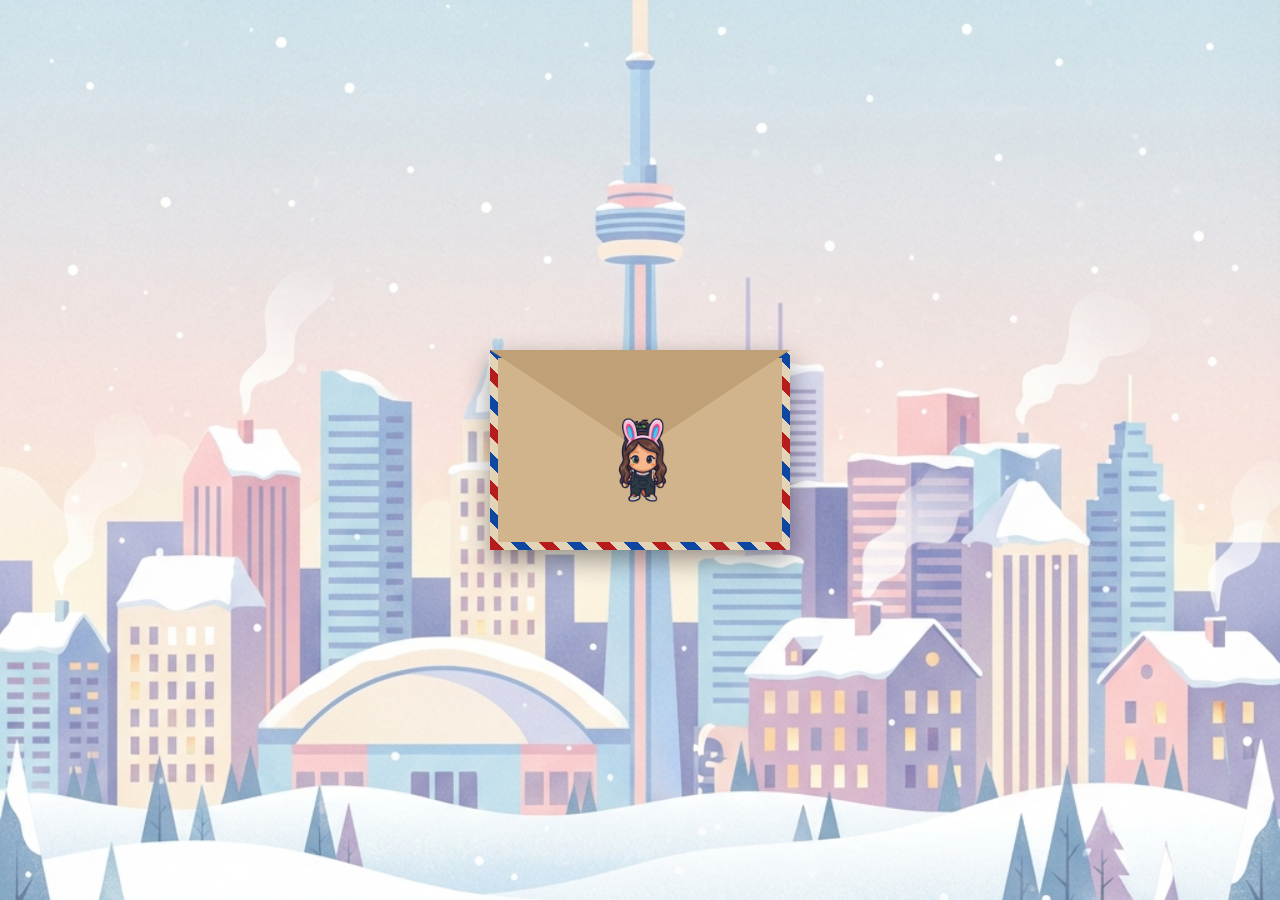
==== commit 2bd3fc2d: "Update visual styles: Air Mail envelope, Burnt Parchment letter, Animated Quill, and Mobile Opt" ====
--- a/index.html
+++ b/index.html
@@ -8,7 +8,7 @@
 	<link rel="stylesheet" href="style.css">
 	<link rel="preconnect" href="https://fonts.googleapis.com">
 	<link rel="preconnect" href="https://fonts.gstatic.com" crossorigin>
-	<link href="https://fonts.googleapis.com/css2?family=Dancing+Script:wght@400;700&family=Playfair+Display:ital,wght@0,400;0,700;1,400&display=swap"
+	<link href="https://fonts.googleapis.com/css2?family=Crimson+Text:ital,wght@0,400;0,700;1,400&family=MedievalSharp&display=swap"
 		rel="stylesheet">
 </head>
 
@@ -30,6 +30,8 @@
 				<div class="seal">Open Me</div>
 			</div>
 			<!-- Quill Element -->
+			<div id="quill" class="quill"></div>
+			<!-- Quill Element -->
 
 		</div>
 
--- a/style.css
+++ b/style.css
@@ -1,10 +1,14 @@
 :root {
-    --bg-color: #fce4ec;
-    --envelope-color: #d81b60;
-    --envelope-flap-color: #ad1457;
-    --paper-color: #fffaf0;
-    --text-color: #4a4a4a;
-    --accent-color: #c2185b;
+    --bg-color: #2c2c2c;
+    --envelope-color: #d2b48c;
+    /* Kraft Paper Brown */
+    --envelope-flap-color: #c0a076;
+    /* Slightly darker kraft */
+    --paper-color: #e3d3b7;
+    /* Aged Beige */
+    --text-color: #2c1b18;
+    --accent-color: #b71c1c;
+    /* Red for Air Mail */
 }
 
 body {
@@ -12,7 +16,7 @@
     padding: 0;
     background: url('toronto_winter_bg.png') no-repeat center center fixed;
     background-size: cover;
-    font-family: 'Playfair Display', serif;
+    font-family: 'Crimson Text', serif;
     height: 100vh;
     display: flex;
     justify-content: center;
@@ -80,10 +84,36 @@
     cursor: pointer;
     transition: transform 0.5s ease;
     z-index: 10;
-    box-shadow: 0 10px 25px rgba(0, 0, 0, 0.2);
+    box-shadow: 0 10px 25px rgba(0, 0, 0, 0.4);
     display: flex;
     justify-content: center;
     align-items: center;
+    /* Air Mail Border - Red and Blue Stripes */
+    background-image: repeating-linear-gradient(45deg,
+            #b71c1c 0,
+            #b71c1c 10px,
+            #e3d3b7 10px,
+            #e3d3b7 20px,
+            #0d47a1 20px,
+            #0d47a1 30px,
+            #e3d3b7 30px,
+            #e3d3b7 40px);
+    background-size: 100% 100%;
+    padding: 8px;
+    /* Show stripes on edges */
+    box-sizing: border-box;
+}
+
+/* Inner Envelope to hide content behind stripes */
+.envelope::after {
+    content: '';
+    position: absolute;
+    top: 8px;
+    left: 8px;
+    right: 8px;
+    bottom: 8px;
+    background-color: var(--envelope-color);
+    z-index: 1;
 }
 
 .envelope:hover {
@@ -167,7 +197,22 @@
     background-image:
         linear-gradient(90deg, transparent 39px, #abced4 39px, #abced4 41px, transparent 41px),
         linear-gradient(#eee .1em, transparent .1em);
-    background-size: 100% 2em;
+    /* Burnt Parchment Style */
+    background-color: var(--paper-color);
+    background-image: url('https://www.transparenttextures.com/patterns/aged-paper.png');
+    /* Burnt edges effect */
+    box-shadow: inset 0 0 50px 20px #5d4037, 5px 5px 15px rgba(0, 0, 0, 0.5);
+    /* Jagged Edge Clip Path */
+    clip-path: polygon(0% 0%, 5% 2%, 10% 0%, 15% 3%, 20% 0%, 25% 2%, 30% 0%, 35% 3%, 40% 0%, 45% 2%, 50% 0%,
+            55% 3%, 60% 0%, 65% 2%, 70% 0%, 75% 3%, 80% 0%, 85% 2%, 90% 0%, 95% 3%, 100% 0%,
+            100% 100%, 95% 98%, 90% 100%, 85% 97%, 80% 100%, 75% 98%, 70% 100%, 65% 97%, 60% 100%,
+            55% 98%, 50% 100%, 45% 97%, 40% 100%, 35% 98%, 30% 100%, 25% 97%, 20% 100%, 15% 98%,
+            10% 100%, 5% 97%, 0% 100%,
+            2% 90%, 0% 80%, 2% 70%, 0% 60%, 2% 50%, 0% 40%, 2% 30%, 0% 20%, 2% 10%);
+    border: none;
+    /* remove standard border */
+    padding: 20px;
+    /* Space for burnt edges */
 }
 
 /* Paper Content */
@@ -175,23 +220,59 @@
     position: relative;
     z-index: 51;
     color: var(--text-color);
-    padding: 20px 30px;
+    padding: 60px 80px;
+    /* Increased padding to stay away from burnt edges */
     height: 100%;
     overflow-y: auto;
 }
 
 .paper-content h1 {
-    font-family: 'Dancing Script', cursive;
-    font-size: 2rem;
+    font-family: 'MedievalSharp', cursive;
+    font-size: 3rem;
     color: var(--accent-color);
+    margin-bottom: 30px;
+    text-shadow: 1px 1px 0 rgba(0, 0, 0, 0.2);
+    text-align: center;
+}
+
+.paper-content p {
+    font-family: 'Crimson Text', serif;
+    font-size: 1.4rem;
+    line-height: 1.8em;
     margin-bottom: 20px;
-}
-
-.paper-content p {
-    font-family: 'Playfair Display', serif;
-    font-size: 1.1rem;
-    line-height: 2em;
-    margin-bottom: 15px;
+    font-weight: 600;
+}
+
+/* Quill Styles */
+.quill {
+    position: fixed;
+    /* Use fixed to follow client coords easily */
+    width: 60px;
+    height: 60px;
+    background: url('quill.png') no-repeat center bottom;
+    background-size: contain;
+    pointer-events: none;
+    z-index: 100;
+    /* Above everything */
+    display: none;
+    transition: left 0.05s linear, top 0.05s linear;
+    /* Smooth movement */
+    transform-origin: bottom center;
+}
+
+.quill.writing {
+    display: block;
+    animation: writeBob 0.2s infinite alternate;
+}
+
+@keyframes writeBob {
+    from {
+        transform: rotate(10deg) translateY(0);
+    }
+
+    to {
+        transform: rotate(-10deg) translateY(-3px);
+    }
 }
 
 /* Character Container */
@@ -341,4 +422,51 @@
     50% {
         background-image: var(--current-img-2);
     }
+}
+
+/* Mobile Optimization */
+@media (max-width: 768px) {
+    .envelope {
+        width: 90vw;
+        max-width: 300px;
+        /* Keep original max size properly */
+    }
+
+    .paper.visible {
+        width: 95vw;
+        height: 85vh;
+        /* Increase readable area */
+        padding: 10px;
+        /* Minimize padding to maximize text area */
+        box-shadow: inset 0 0 30px 10px #5d4037, 2px 2px 10px rgba(0, 0, 0, 0.5);
+        /* Smaller burnt edge */
+    }
+
+    .paper-content {
+        padding: 40px 25px;
+        /* Reduce inner padding */
+    }
+
+    .paper-content h1 {
+        font-size: 2rem;
+        /* Smaller header */
+        margin-bottom: 20px;
+    }
+
+    .paper-content p {
+        font-size: 1.2rem;
+        line-height: 1.5em;
+        /* Tighter line height suitable for small screens */
+    }
+
+    .quill {
+        width: 40px;
+        height: 40px;
+    }
+
+    .char-container {
+        width: 80px;
+        height: 96px;
+        /* Scale proportional to 100x120 */
+    }
 }
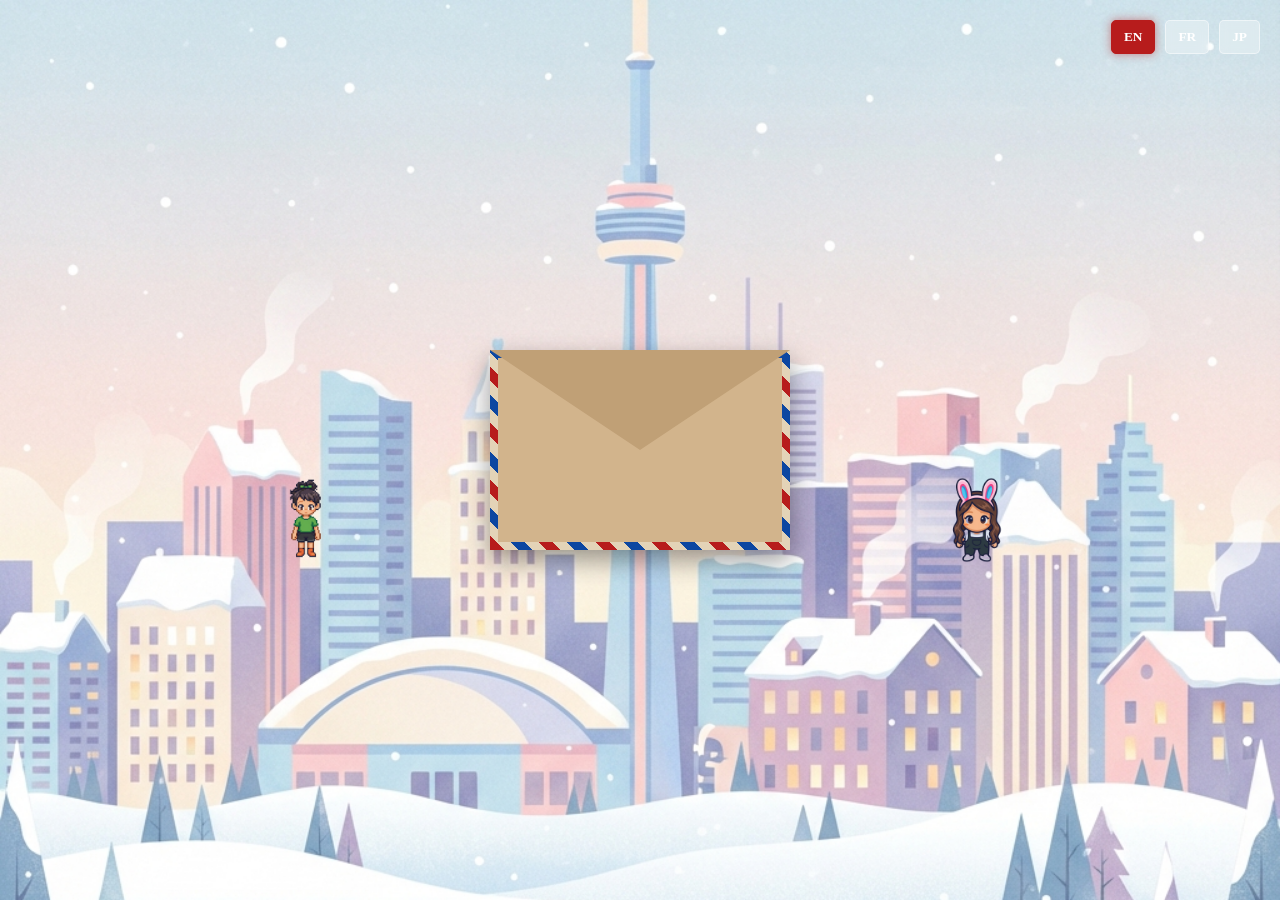
==== commit bcd1469b: "feat: Add language switcher (EN/FR/JP) and favicon" ====
--- a/index.html
+++ b/index.html
@@ -10,11 +10,17 @@
 	<link rel="preconnect" href="https://fonts.gstatic.com" crossorigin>
 	<link href="https://fonts.googleapis.com/css2?family=Crimson+Text:ital,wght@0,400;0,700;1,400&family=MedievalSharp&display=swap"
 		rel="stylesheet">
+	<link rel="icon" type="image/png" href="favicon.png">
 </head>
 
 <body>
 	<div class="scene">
 		<div id="particles-container"></div>
+		<div class="language-container">
+			<button class="lang-btn active" data-lang="en">EN</button>
+			<button class="lang-btn" data-lang="fr">FR</button>
+			<button class="lang-btn" data-lang="jp">JP</button>
+		</div>
 		<div class="letter-container">
 			<div class="envelope" id="envelope">
 				<div class="flap"></div>
--- a/style.css
+++ b/style.css
@@ -148,6 +148,58 @@
     /* Move behind after opening */
 }
 
+/* Shake Animation for Locked State */
+@keyframes shake {
+    0% {
+        transform: translate(1px, 1px) rotate(0deg);
+    }
+
+    10% {
+        transform: translate(-1px, -2px) rotate(-1deg);
+    }
+
+    20% {
+        transform: translate(-3px, 0px) rotate(1deg);
+    }
+
+    30% {
+        transform: translate(3px, 2px) rotate(0deg);
+    }
+
+    40% {
+        transform: translate(1px, -1px) rotate(1deg);
+    }
+
+    50% {
+        transform: translate(-1px, 2px) rotate(-1deg);
+    }
+
+    60% {
+        transform: translate(-3px, 1px) rotate(0deg);
+    }
+
+    70% {
+        transform: translate(3px, 1px) rotate(-1deg);
+    }
+
+    80% {
+        transform: translate(-1px, -1px) rotate(1deg);
+    }
+
+    90% {
+        transform: translate(1px, 2px) rotate(0deg);
+    }
+
+    100% {
+        transform: translate(1px, -2px) rotate(-1deg);
+    }
+}
+
+.shake {
+    animation: shake 0.5s;
+    animation-iteration-count: 1;
+}
+
 /* Paper Styles */
 .paper {
     position: absolute;
@@ -282,6 +334,20 @@
     height: 120px;
     z-index: 60;
     pointer-events: none;
+    top: 0;
+    left: 0;
+    /* transition handled in JS */
+}
+
+/* Initial static positions to prevent overlap before JS takes over */
+/* We use transform here so JS can override it seamlessly later */
+#cont1 {
+    transform: translate(20vw, 50vh);
+}
+
+#cont2 {
+    /* 100vw - 20vw (margin) - 100px (element width) = Symmetric Left Edge */
+    transform: translate(calc(80vw - 100px), 50vh);
 }
 
 .char-center-left {
@@ -303,6 +369,8 @@
     background-size: contain;
     background-repeat: no-repeat;
     background-position: center bottom;
+    pointer-events: auto;
+    cursor: pointer;
 }
 
 
@@ -330,87 +398,35 @@
 }
 
 /* Animations */
-.walking-path {
-    animation: walkPath 20s infinite linear;
-}
+/* Removed CSS Path Animation to prevent getting stuck */
 
 .walking-action {
-    animation:
-        walkDirection 20s infinite steps(1),
-        walkSteps 0.5s infinite steps(1);
-    animation:
-        walkDirection 20s infinite steps(1),
-        walkSteps 0.5s infinite steps(1);
-    /* Toggles between frames */
-}
-
-/* Static front-facing walk */
-.walking-inplace {
+    animation: walkSteps 0.5s infinite steps(1);
+}
+
+/* Direction Classes (Managed by JS for browser compatibility) */
+.dir-right {
+    --current-img-1: var(--img-side);
+    --current-img-2: var(--img-side-2);
+    transform: scaleX(1);
+}
+
+.dir-front {
     --current-img-1: var(--img-front);
     --current-img-2: var(--img-front-2);
-    animation: walkSteps 0.5s infinite steps(1);
-}
-
-/* Path: Moves the Container around the screen box */
-/* Assuming screen box is roughly full viewport. Offsets keep them inside. */
-@keyframes walkPath {
-    0% {
-        transform: translate(0, 0);
-    }
-
-    25% {
-        transform: translate(calc(100vw - 120px), 0);
-    }
-
-    50% {
-        transform: translate(calc(100vw - 120px), calc(100vh - 150px));
-    }
-
-    75% {
-        transform: translate(0, calc(100vh - 150px));
-    }
-
-    100% {
-        transform: translate(0, 0);
-    }
-}
-
-/* Direction: Sets the Base Orientation Variables */
-/* We use CSS variables to pass the current set of images to the step animation */
-@keyframes walkDirection {
-
-    /* 0-25%: Moving Right */
-    0% {
-        --current-img-1: var(--img-side);
-        --current-img-2: var(--img-side-2);
-        transform: scaleX(1);
-    }
-
-    /* 25-50%: Moving Down (Front View) */
-    25% {
-        --current-img-1: var(--img-front);
-        --current-img-2: var(--img-front-2);
-        transform: scaleX(1);
-    }
-
-    /* 50-75%: Moving Left */
-    50% {
-        --current-img-1: var(--img-side);
-        --current-img-2: var(--img-side-2);
-        transform: scaleX(-1);
-    }
-
-    /* 75-100%: Moving Up (Back View) */
-    75% {
-        --current-img-1: var(--img-back);
-        --current-img-2: var(--img-back-2);
-        transform: scaleX(1);
-    }
-
-    100% {
-        --current-img-1: var(--img-back);
-        --current-img-2: var(--img-back-2);
-    }
+    transform: scaleX(1);
+}
+
+.dir-left {
+    --current-img-1: var(--img-side);
+    --current-img-2: var(--img-side-2);
+    transform: scaleX(-1);
+}
+
+.dir-back {
+    --current-img-1: var(--img-back);
+    --current-img-2: var(--img-back-2);
+    transform: scaleX(1);
 }
 
 /* Step Animation: Toggles between frame 1 and 2 of the CURRENT direction */
@@ -469,4 +485,37 @@
         height: 96px;
         /* Scale proportional to 100x120 */
     }
+}/* Language Switcher */
+.language-container {
+	position: absolute;
+	top: 20px;
+	right: 20px;
+	z-index: 1000;
+	display: flex;
+	gap: 10px;
+}
+
+.lang-btn {
+	background: rgba(255, 255, 255, 0.3);
+	border: 1px solid rgba(255, 255, 255, 0.5);
+	color: white;
+	padding: 8px 12px;
+	border-radius: 5px;
+	cursor: pointer;
+	font-family: 'Crimson Text', serif;
+	font-weight: bold;
+	transition: all 0.3s ease;
+	backdrop-filter: blur(5px);
+}
+
+.lang-btn:hover {
+	background: rgba(255, 255, 255, 0.5);
+	transform: scale(1.05);
+}
+
+.lang-btn.active {
+	background: #b71c1c;
+	border-color: #b71c1c;
+	color: white;
+	box-shadow: 0 0 10px rgba(183, 28, 28, 0.5);
 }
